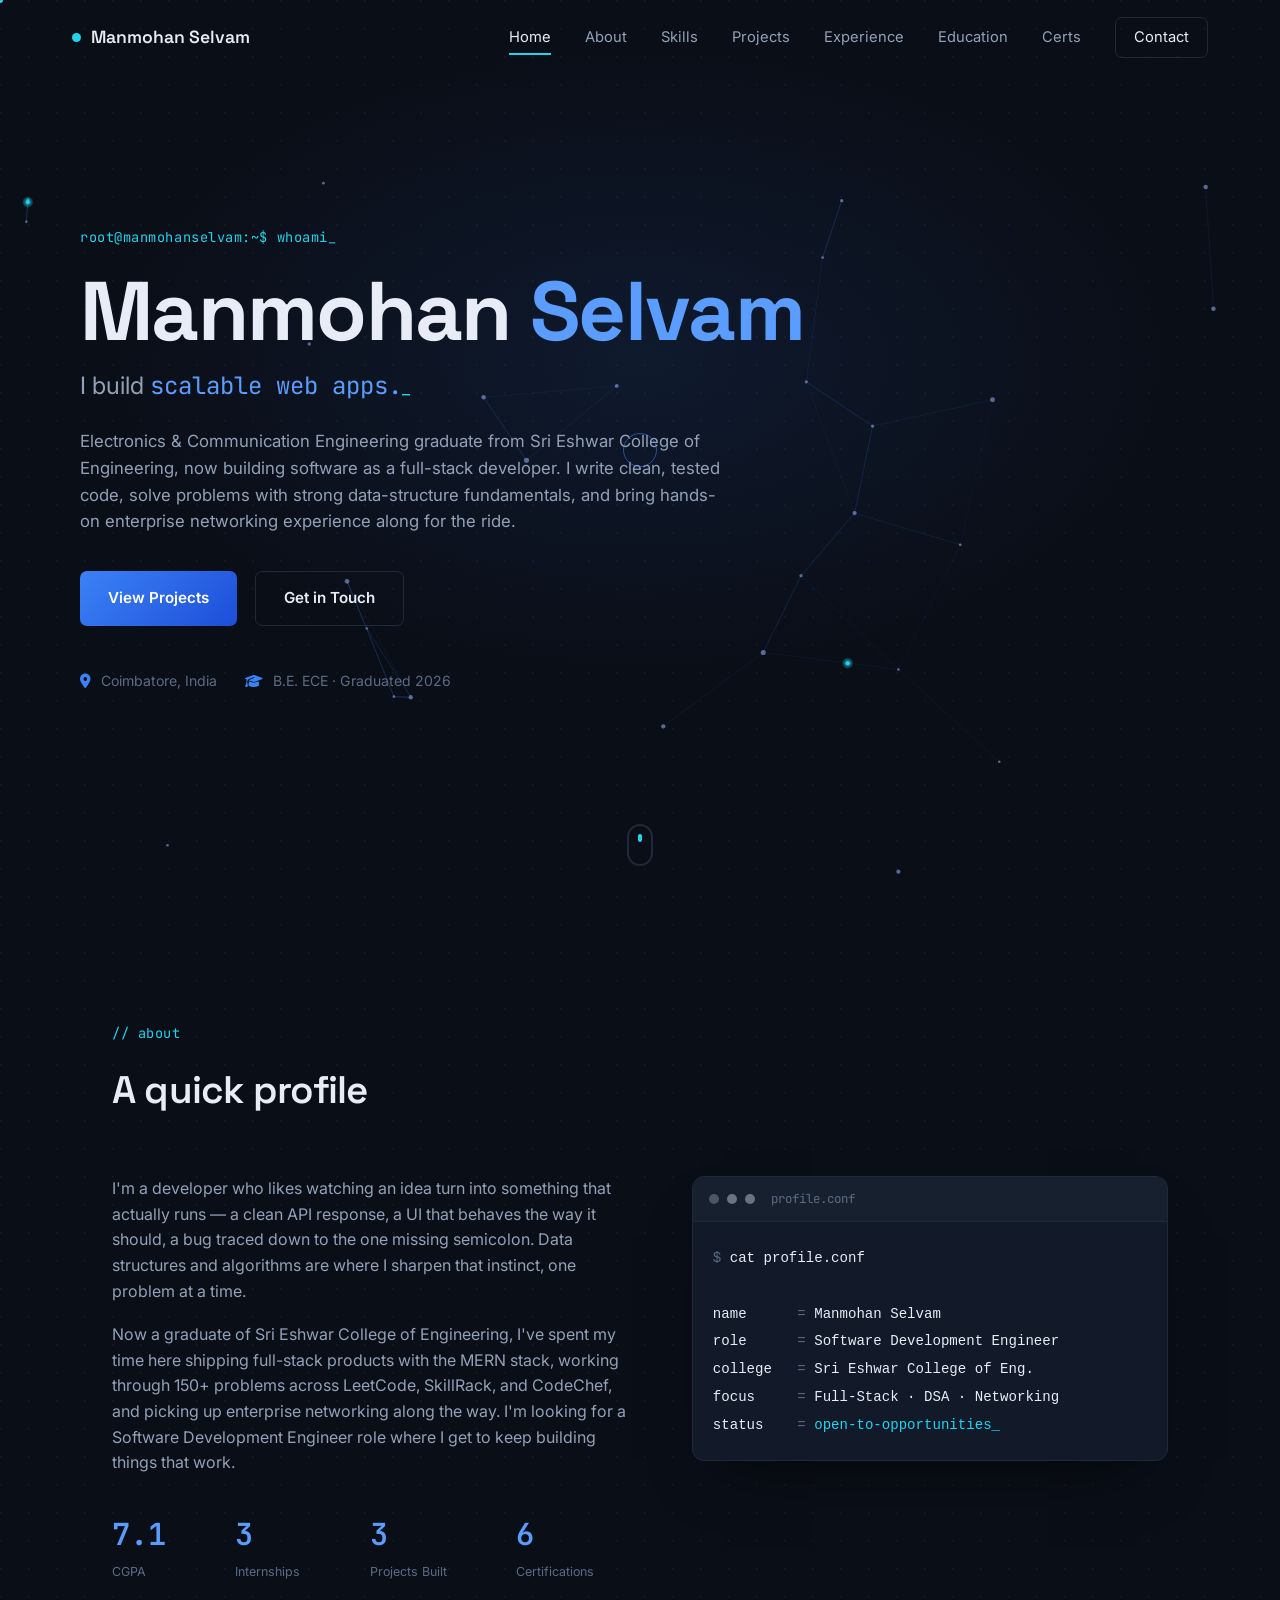
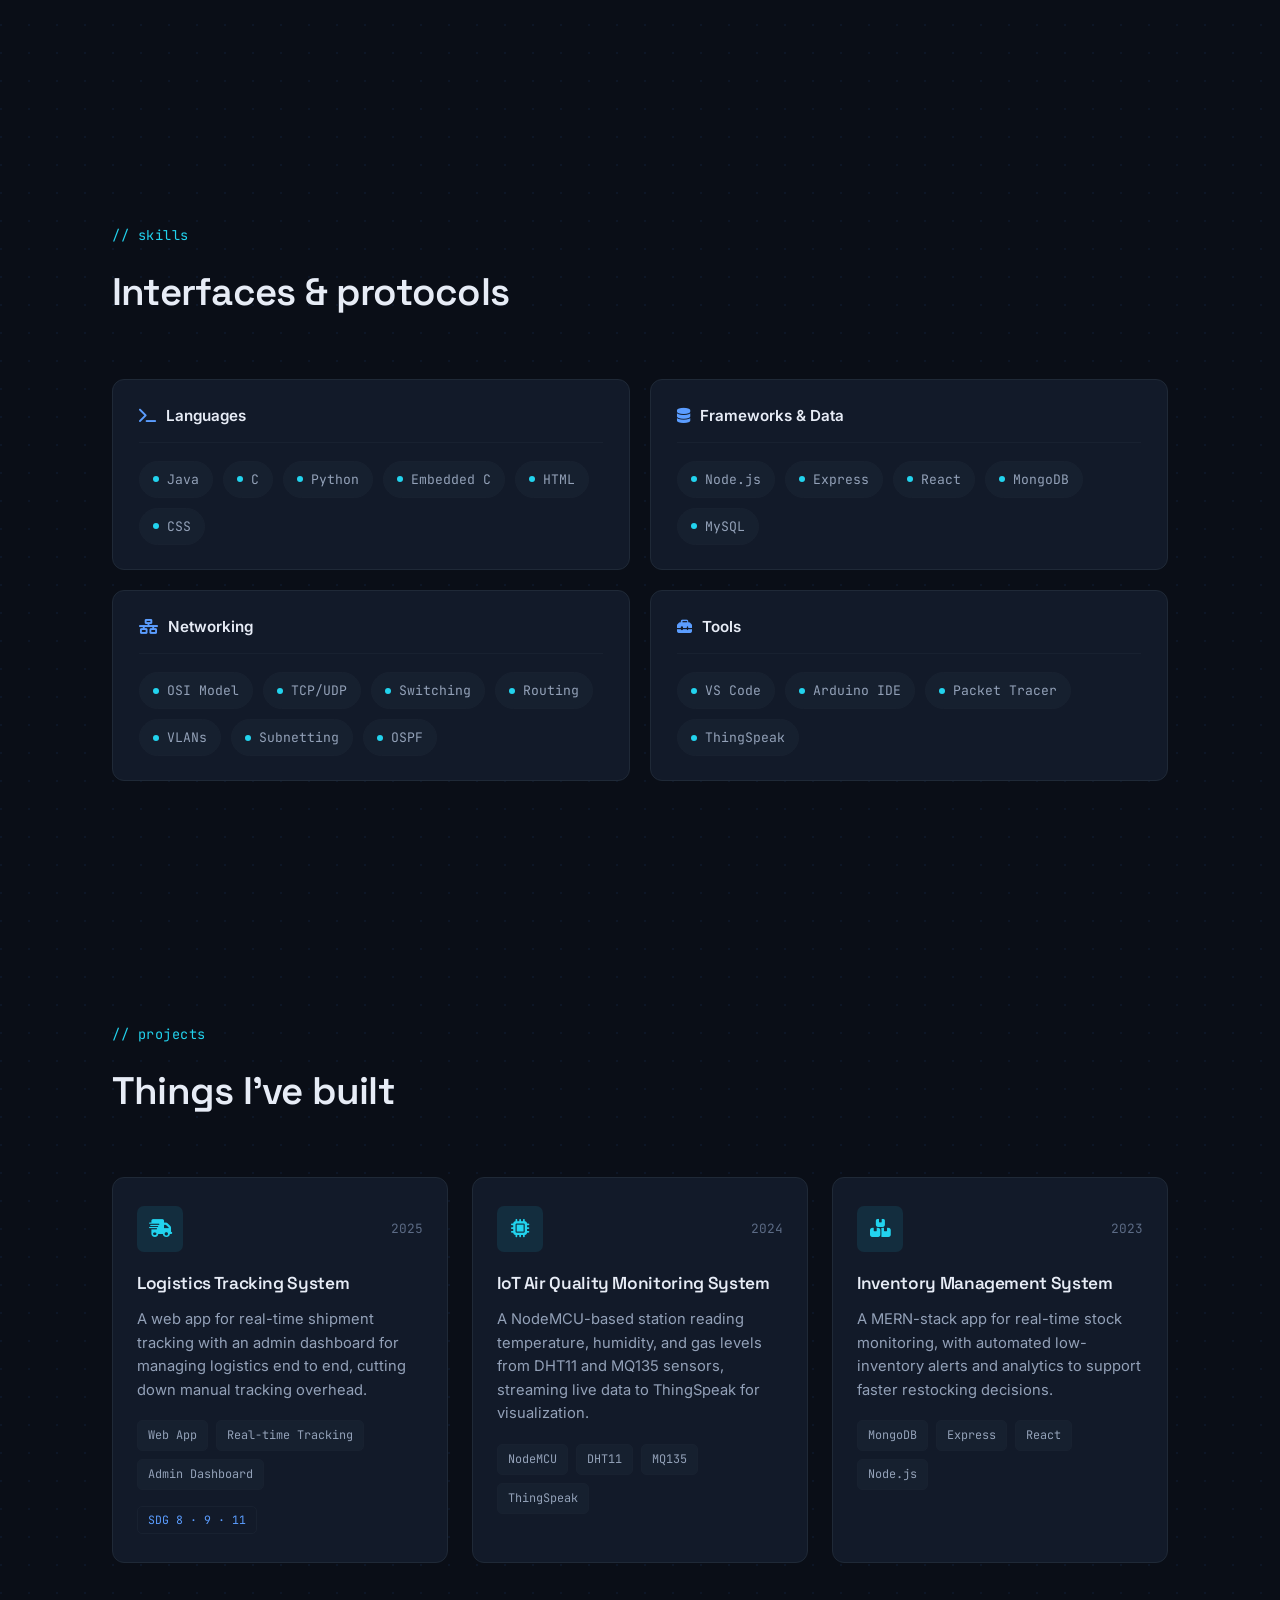
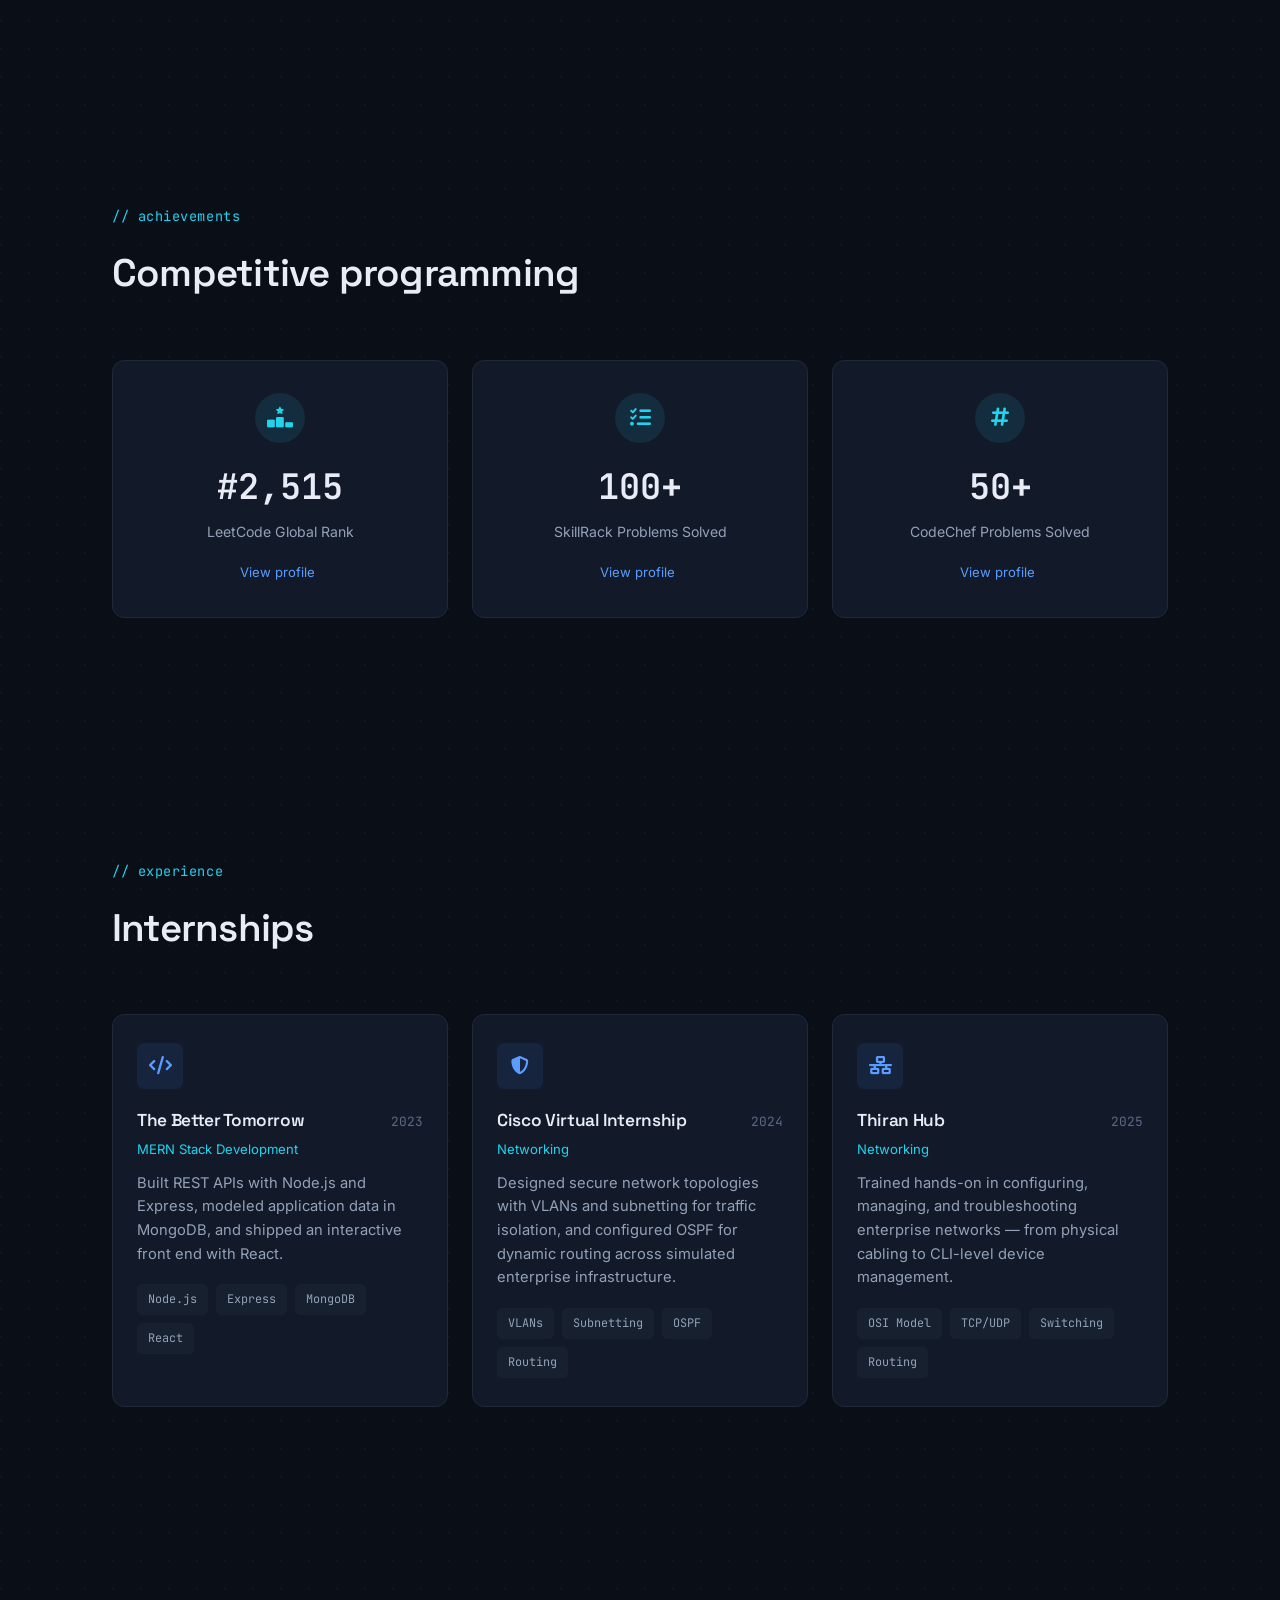
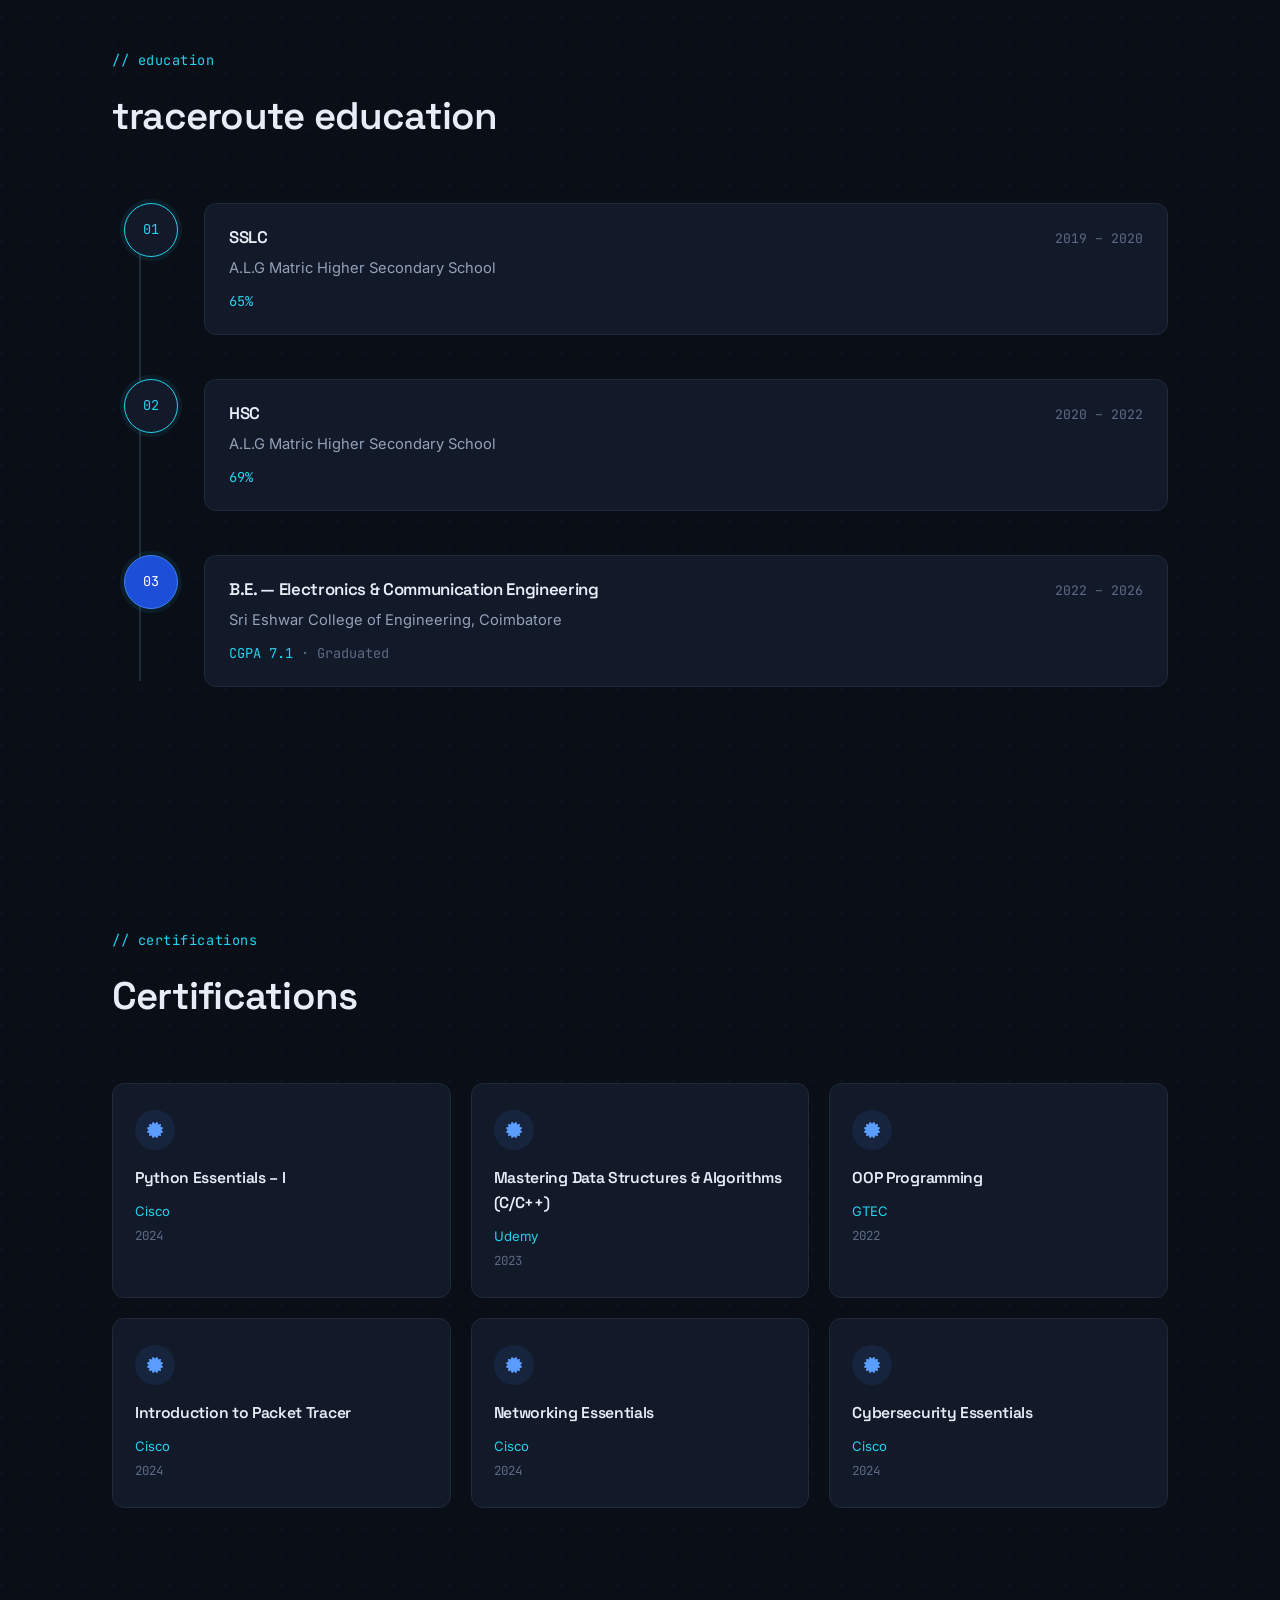
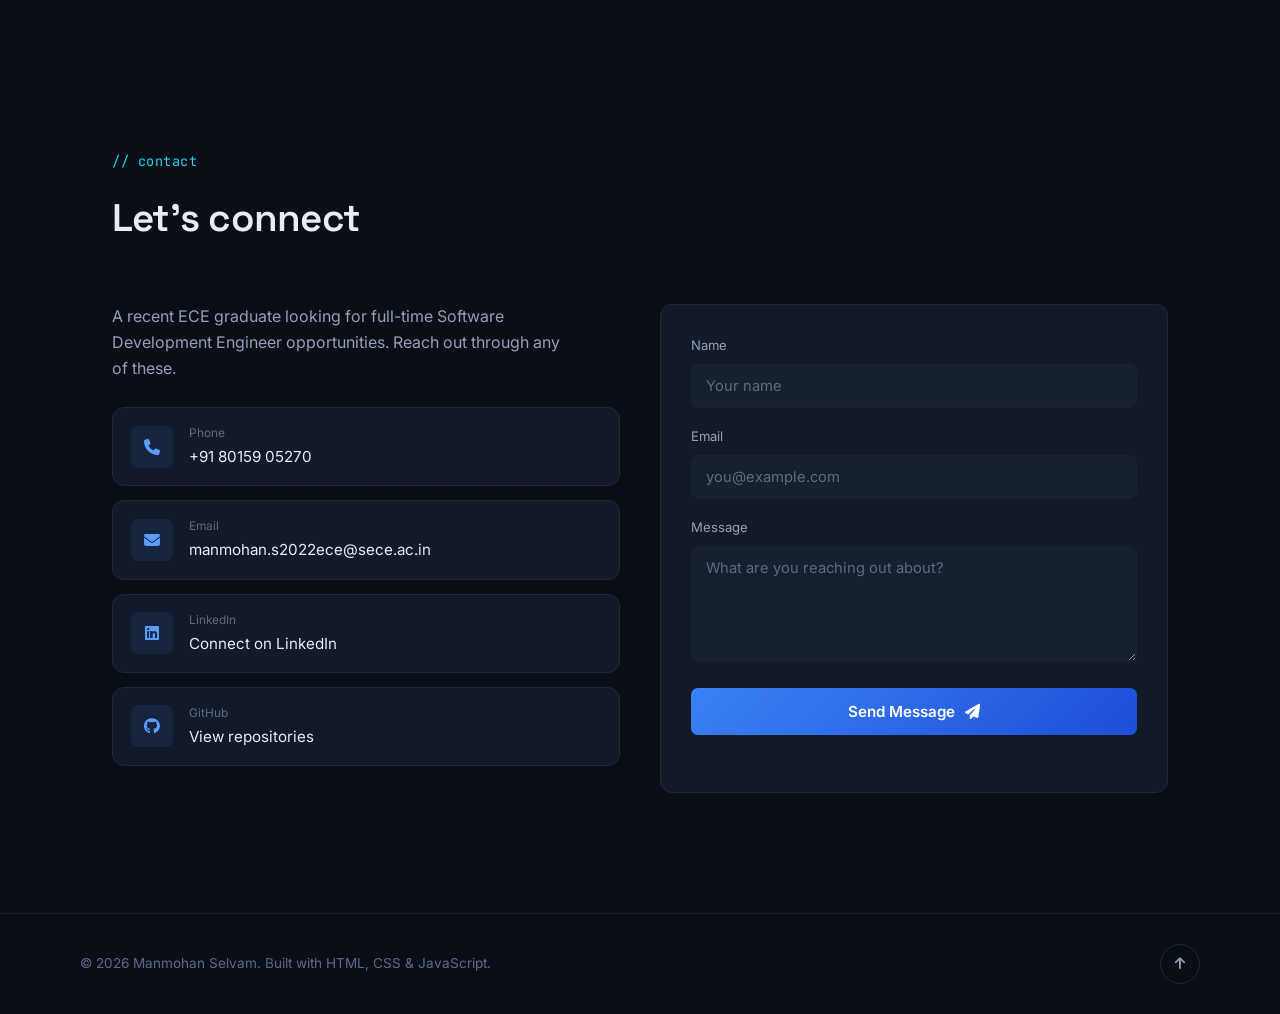
==== index.html @ 51eba1ce "new flie upload" ====
<!DOCTYPE html>
<html lang="en">
<head>
<meta charset="UTF-8" />
<meta name="viewport" content="width=device-width, initial-scale=1.0" />
<title>Manmohan Selvam — Software Development Engineer</title>
<meta name="description" content="Manmohan Selvam — Software Development Engineer with full-stack (MERN) experience, strong DSA fundamentals, and hands-on enterprise networking background." />
<link rel="icon" href="data:image/svg+xml,%3Csvg xmlns='http://www.w3.org/2000/svg' viewBox='0 0 32 32'%3E%3Crect width='32' height='32' rx='7' fill='%230a0e17'/%3E%3Ccircle cx='9' cy='23' r='3' fill='%2322d3ee'/%3E%3Ccircle cx='23' cy='9' r='3' fill='%233b82f6'/%3E%3Ccircle cx='23' cy='23' r='3' fill='%233b82f6'/%3E%3Cpath d='M9 23L23 9M9 23L23 23' stroke='%23334155' stroke-width='1.5'/%3E%3C/svg%3E" />
<link rel="preconnect" href="https://fonts.googleapis.com">
<link rel="preconnect" href="https://fonts.gstatic.com" crossorigin>
<link href="https://fonts.googleapis.com/css2?family=Space+Grotesk:wght@500;600;700&family=Inter:wght@400;500;600&family=JetBrains+Mono:wght@400;500;600&display=swap" rel="stylesheet">
<link rel="stylesheet" href="https://cdnjs.cloudflare.com/ajax/libs/font-awesome/6.5.1/css/all.min.css" integrity="sha512-DTOQO9RWCH3ppGqcWaEA1BIZOC6xxalwEsw9c2QQeAIftl+Vegovlnee1c9QX4TctnWMn13TZye+giMm8e2LwA==" crossorigin="anonymous" referrerpolicy="no-referrer" />
<link rel="stylesheet" href="style.css" />
</head>
<body>

<header class="navbar" id="navbar">
  <div class="nav-container">
    <a href="#home" class="nav-logo"><span class="logo-dot"></span>Manmohan Selvam</a>
    <nav class="nav-links" id="nav-links">
      <a href="#home" class="nav-link">Home</a>
      <a href="#about" class="nav-link">About</a>
      <a href="#skills" class="nav-link">Skills</a>
      <a href="#projects" class="nav-link">Projects</a>
      <a href="#experience" class="nav-link">Experience</a>
      <a href="#education" class="nav-link">Education</a>
      <a href="#certifications" class="nav-link">Certs</a>
      <a href="#contact" class="nav-link nav-cta">Contact</a>
    </nav>
    <button class="hamburger" id="hamburger" aria-label="Toggle navigation menu" aria-expanded="false">
      <span></span><span></span><span></span>
    </button>
  </div>
</header>

<main>

  <!-- HERO -->
  <section id="home" class="hero">
    <canvas id="hero-canvas"></canvas>
    <div class="hero-content">
      <p class="eyebrow mono"><span id="typed-whoami"></span><span class="cursor">_</span></p>
      <h1 class="hero-name">Manmohan <span class="accent">Selvam</span></h1>
      <p class="hero-role">I build <span class="role-typed mono" id="typed-role"></span><span class="cursor cursor-role">_</span></p>
      <p class="hero-desc">Electronics &amp; Communication Engineering graduate from Sri Eshwar College of Engineering, now building software as a full-stack developer. I write clean, tested code, solve problems with strong data-structure fundamentals, and bring hands-on enterprise networking experience along for the ride.</p>
      <div class="hero-cta">
        <a href="#projects" class="btn btn-primary" data-cursor="View">View Projects</a>
        <a href="#contact" class="btn btn-outline" data-cursor="Hi">Get in Touch</a>
      </div>
      <div class="hero-meta">
        <span><i class="fa-solid fa-location-dot"></i> Coimbatore, India</span>
        <span><i class="fa-solid fa-graduation-cap"></i> B.E. ECE · Graduated 2026</span>
      </div>
    </div>
    <a href="#about" class="scroll-cue" aria-label="Scroll to About section"><span></span></a>
  </section>

  <!-- ABOUT -->
  <section id="about" class="section about">
    <div class="section-head reveal">
      <p class="eyebrow mono">// about</p>
      <h2 class="section-title">A quick profile</h2>
    </div>
    <div class="about-grid">
      <div class="about-text reveal">
        <p>I'm a developer who likes watching an idea turn into something that actually runs — a clean API response, a UI that behaves the way it should, a bug traced down to the one missing semicolon. Data structures and algorithms are where I sharpen that instinct, one problem at a time.</p>
        <p>Now a graduate of Sri Eshwar College of Engineering, I've spent my time here shipping full-stack products with the MERN stack, working through 150+ problems across LeetCode, SkillRack, and CodeChef, and picking up enterprise networking along the way. I'm looking for a Software Development Engineer role where I get to keep building things that work.</p>
        <div class="about-stats">
          <div class="stat">
            <span class="stat-num mono" data-count="7.1" data-decimal="true">0</span>
            <span class="stat-label">CGPA</span>
          </div>
          <div class="stat">
            <span class="stat-num mono" data-count="3">0</span>
            <span class="stat-label">Internships</span>
          </div>
          <div class="stat">
            <span class="stat-num mono" data-count="3">0</span>
            <span class="stat-label">Projects Built</span>
          </div>
          <div class="stat">
            <span class="stat-num mono" data-count="6">0</span>
            <span class="stat-label">Certifications</span>
          </div>
        </div>
      </div>
      <div class="about-terminal reveal">
        <div class="terminal-window">
          <div class="terminal-bar">
            <span class="dot dot-r"></span><span class="dot dot-y"></span><span class="dot dot-g"></span>
            <p class="terminal-title mono">profile.conf</p>
          </div>
          <pre class="terminal-body mono"><code><span class="tc-muted">$</span> cat profile.conf

name      <span class="tc-muted">=</span> Manmohan Selvam
role      <span class="tc-muted">=</span> Software Development Engineer
college   <span class="tc-muted">=</span> Sri Eshwar College of Eng.
focus     <span class="tc-muted">=</span> Full-Stack · DSA · Networking
status    <span class="tc-muted">=</span> <span class="tc-cyan">open-to-opportunities</span><span class="term-cursor">_</span></code></pre>
        </div>
      </div>
    </div>
  </section>

  <!-- SKILLS -->
  <section id="skills" class="section skills">
    <div class="section-head reveal">
      <p class="eyebrow mono">// skills</p>
      <h2 class="section-title">Interfaces &amp; protocols</h2>
    </div>
    <div class="skills-groups">
      <div class="skill-group reveal">
        <div class="skill-group-header"><i class="fa-solid fa-terminal"></i><span>Languages</span></div>
        <div class="skill-chip-list">
          <span class="skill-chip"><i class="chip-dot"></i>Java</span>
          <span class="skill-chip"><i class="chip-dot"></i>C</span>
          <span class="skill-chip"><i class="chip-dot"></i>Python</span>
          <span class="skill-chip"><i class="chip-dot"></i>Embedded C</span>
          <span class="skill-chip"><i class="chip-dot"></i>HTML</span>
          <span class="skill-chip"><i class="chip-dot"></i>CSS</span>
        </div>
      </div>
      <div class="skill-group reveal">
        <div class="skill-group-header"><i class="fa-solid fa-database"></i><span>Frameworks &amp; Data</span></div>
        <div class="skill-chip-list">
          <span class="skill-chip"><i class="chip-dot"></i>Node.js</span>
          <span class="skill-chip"><i class="chip-dot"></i>Express</span>
          <span class="skill-chip"><i class="chip-dot"></i>React</span>
          <span class="skill-chip"><i class="chip-dot"></i>MongoDB</span>
          <span class="skill-chip"><i class="chip-dot"></i>MySQL</span>
        </div>
      </div>
      <div class="skill-group reveal">
        <div class="skill-group-header"><i class="fa-solid fa-network-wired"></i><span>Networking</span></div>
        <div class="skill-chip-list">
          <span class="skill-chip"><i class="chip-dot"></i>OSI Model</span>
          <span class="skill-chip"><i class="chip-dot"></i>TCP/UDP</span>
          <span class="skill-chip"><i class="chip-dot"></i>Switching</span>
          <span class="skill-chip"><i class="chip-dot"></i>Routing</span>
          <span class="skill-chip"><i class="chip-dot"></i>VLANs</span>
          <span class="skill-chip"><i class="chip-dot"></i>Subnetting</span>
          <span class="skill-chip"><i class="chip-dot"></i>OSPF</span>
        </div>
      </div>
      <div class="skill-group reveal">
        <div class="skill-group-header"><i class="fa-solid fa-toolbox"></i><span>Tools</span></div>
        <div class="skill-chip-list">
          <span class="skill-chip"><i class="chip-dot"></i>VS Code</span>
          <span class="skill-chip"><i class="chip-dot"></i>Arduino IDE</span>
          <span class="skill-chip"><i class="chip-dot"></i>Packet Tracer</span>
          <span class="skill-chip"><i class="chip-dot"></i>ThingSpeak</span>
        </div>
      </div>
    </div>
  </section>

  <!-- PROJECTS -->
  <section id="projects" class="section projects">
    <div class="section-head reveal">
      <p class="eyebrow mono">// projects</p>
      <h2 class="section-title">Things I've built</h2>
    </div>
    <div class="project-grid">
      <article class="project-card reveal" data-cursor="View">
        <div class="project-top">
          <div class="project-icon"><i class="fa-solid fa-truck-fast"></i></div>
          <span class="project-year mono">2025</span>
        </div>
        <h3 class="project-title">Logistics Tracking System</h3>
        <p class="project-desc">A web app for real-time shipment tracking with an admin dashboard for managing logistics end to end, cutting down manual tracking overhead.</p>
        <div class="tag-list">
          <span class="tag">Web App</span><span class="tag">Real-time Tracking</span><span class="tag">Admin Dashboard</span>
        </div>
        <span class="project-badge mono">SDG 8 · 9 · 11</span>
      </article>
      <article class="project-card reveal" data-cursor="View">
        <div class="project-top">
          <div class="project-icon"><i class="fa-solid fa-microchip"></i></div>
          <span class="project-year mono">2024</span>
        </div>
        <h3 class="project-title">IoT Air Quality Monitoring System</h3>
        <p class="project-desc">A NodeMCU-based station reading temperature, humidity, and gas levels from DHT11 and MQ135 sensors, streaming live data to ThingSpeak for visualization.</p>
        <div class="tag-list">
          <span class="tag">NodeMCU</span><span class="tag">DHT11</span><span class="tag">MQ135</span><span class="tag">ThingSpeak</span>
        </div>
      </article>
      <article class="project-card reveal" data-cursor="View">
        <div class="project-top">
          <div class="project-icon"><i class="fa-solid fa-boxes-stacked"></i></div>
          <span class="project-year mono">2023</span>
        </div>
        <h3 class="project-title">Inventory Management System</h3>
        <p class="project-desc">A MERN-stack app for real-time stock monitoring, with automated low-inventory alerts and analytics to support faster restocking decisions.</p>
        <div class="tag-list">
          <span class="tag">MongoDB</span><span class="tag">Express</span><span class="tag">React</span><span class="tag">Node.js</span>
        </div>
      </article>
    </div>
  </section>

  <!-- ACHIEVEMENTS -->
  <section id="achievements" class="section achievements">
    <div class="section-head reveal">
      <p class="eyebrow mono">// achievements</p>
      <h2 class="section-title">Competitive programming</h2>
    </div>
    <div class="achieve-grid">
      <div class="achieve-card reveal">
        <div class="achieve-icon"><i class="fa-solid fa-ranking-star"></i></div>
        <span class="achieve-num mono" data-count="2523" data-prefix="#">0</span>
        <span class="achieve-label">LeetCode Global Rank</span>
        <a href="#" class="achieve-link" data-cursor="Open">View profile <i class="fa-solid fa-arrow-up-right"></i></a>
      </div>
      <div class="achieve-card reveal">
        <div class="achieve-icon"><i class="fa-solid fa-list-check"></i></div>
        <span class="achieve-num mono" data-count="100" data-suffix="+">0</span>
        <span class="achieve-label">SkillRack Problems Solved</span>
        <a href="#" class="achieve-link" data-cursor="Open">View profile <i class="fa-solid fa-arrow-up-right"></i></a>
      </div>
      <div class="achieve-card reveal">
        <div class="achieve-icon"><i class="fa-solid fa-hashtag"></i></div>
        <span class="achieve-num mono" data-count="50" data-suffix="+">0</span>
        <span class="achieve-label">CodeChef Problems Solved</span>
        <a href="#" class="achieve-link" data-cursor="Open">View profile <i class="fa-solid fa-arrow-up-right"></i></a>
      </div>
    </div>
  </section>

  <!-- EXPERIENCE -->
  <section id="experience" class="section experience">
    <div class="section-head reveal">
      <p class="eyebrow mono">// experience</p>
      <h2 class="section-title">Internships</h2>
    </div>
    <div class="exp-grid">
      <article class="exp-card reveal">
        <div class="exp-icon"><i class="fa-solid fa-code"></i></div>
        <div class="exp-header">
          <h3 class="exp-title">The Better Tomorrow</h3>
          <span class="exp-year mono">2023</span>
        </div>
        <span class="exp-org">MERN Stack Development</span>
        <p class="exp-desc">Built REST APIs with Node.js and Express, modeled application data in MongoDB, and shipped an interactive front end with React.</p>
        <div class="tag-list">
          <span class="tag">Node.js</span><span class="tag">Express</span><span class="tag">MongoDB</span><span class="tag">React</span>
        </div>
      </article>
      <article class="exp-card reveal">
        <div class="exp-icon"><i class="fa-solid fa-shield-halved"></i></div>
        <div class="exp-header">
          <h3 class="exp-title">Cisco Virtual Internship</h3>
          <span class="exp-year mono">2024</span>
        </div>
        <span class="exp-org">Networking</span>
        <p class="exp-desc">Designed secure network topologies with VLANs and subnetting for traffic isolation, and configured OSPF for dynamic routing across simulated enterprise infrastructure.</p>
        <div class="tag-list">
          <span class="tag">VLANs</span><span class="tag">Subnetting</span><span class="tag">OSPF</span><span class="tag">Routing</span>
        </div>
      </article>
      <article class="exp-card reveal">
        <div class="exp-icon"><i class="fa-solid fa-network-wired"></i></div>
        <div class="exp-header">
          <h3 class="exp-title">Thiran Hub</h3>
          <span class="exp-year mono">2025</span>
        </div>
        <span class="exp-org">Networking</span>
        <p class="exp-desc">Trained hands-on in configuring, managing, and troubleshooting enterprise networks — from physical cabling to CLI-level device management.</p>
        <div class="tag-list">
          <span class="tag">OSI Model</span><span class="tag">TCP/UDP</span><span class="tag">Switching</span><span class="tag">Routing</span>
        </div>
      </article>
    </div>
  </section>

  <!-- EDUCATION -->
  <section id="education" class="section education">
    <div class="section-head reveal">
      <p class="eyebrow mono">// education</p>
      <h2 class="section-title">traceroute education</h2>
    </div>
    <div class="trace-timeline">
      <div class="trace-hop reveal" data-hop="1">
        <div class="hop-marker mono">01</div>
        <div class="hop-content">
          <div class="hop-top">
            <h3 class="hop-title">SSLC</h3>
            <span class="hop-year mono">2019 – 2020</span>
          </div>
          <span class="hop-org">A.L.G Matric Higher Secondary School</span>
          <span class="hop-score mono">65%</span>
        </div>
      </div>
      <div class="trace-hop reveal" data-hop="2">
        <div class="hop-marker mono">02</div>
        <div class="hop-content">
          <div class="hop-top">
            <h3 class="hop-title">HSC</h3>
            <span class="hop-year mono">2020 – 2022</span>
          </div>
          <span class="hop-org">A.L.G Matric Higher Secondary School</span>
          <span class="hop-score mono">69%</span>
        </div>
      </div>
      <div class="trace-hop current reveal" data-hop="3">
        <div class="hop-marker mono">03</div>
        <div class="hop-content">
          <div class="hop-top">
            <h3 class="hop-title">B.E. — Electronics &amp; Communication Engineering</h3>
            <span class="hop-year mono">2022 – 2026</span>
          </div>
          <span class="hop-org">Sri Eshwar College of Engineering, Coimbatore</span>
          <span class="hop-score mono">CGPA 7.1 <em>· Graduated</em></span>
        </div>
      </div>
    </div>
  </section>

  <!-- CERTIFICATIONS -->
  <section id="certifications" class="section certifications">
    <div class="section-head reveal">
      <p class="eyebrow mono">// certifications</p>
      <h2 class="section-title">Certifications</h2>
    </div>
    <div class="cert-grid">
      <div class="cert-card reveal">
        <div class="cert-icon"><i class="fa-solid fa-certificate"></i></div>
        <h3 class="cert-name">Python Essentials – I</h3>
        <span class="cert-issuer">Cisco</span>
        <span class="cert-year mono">2024</span>
      </div>
      <div class="cert-card reveal">
        <div class="cert-icon"><i class="fa-solid fa-certificate"></i></div>
        <h3 class="cert-name">Mastering Data Structures &amp; Algorithms (C/C++)</h3>
        <span class="cert-issuer">Udemy</span>
        <span class="cert-year mono">2023</span>
      </div>
      <div class="cert-card reveal">
        <div class="cert-icon"><i class="fa-solid fa-certificate"></i></div>
        <h3 class="cert-name">OOP Programming</h3>
        <span class="cert-issuer">GTEC</span>
        <span class="cert-year mono">2022</span>
      </div>
      <div class="cert-card reveal">
        <div class="cert-icon"><i class="fa-solid fa-certificate"></i></div>
        <h3 class="cert-name">Introduction to Packet Tracer</h3>
        <span class="cert-issuer">Cisco</span>
        <span class="cert-year mono">2024</span>
      </div>
      <div class="cert-card reveal">
        <div class="cert-icon"><i class="fa-solid fa-certificate"></i></div>
        <h3 class="cert-name">Networking Essentials</h3>
        <span class="cert-issuer">Cisco</span>
        <span class="cert-year mono">2024</span>
      </div>
      <div class="cert-card reveal">
        <div class="cert-icon"><i class="fa-solid fa-certificate"></i></div>
        <h3 class="cert-name">Cybersecurity Essentials</h3>
        <span class="cert-issuer">Cisco</span>
        <span class="cert-year mono">2024</span>
      </div>
    </div>
  </section>

  <!-- CONTACT -->
  <section id="contact" class="section contact">
    <div class="section-head reveal">
      <p class="eyebrow mono">// contact</p>
      <h2 class="section-title">Let's connect</h2>
    </div>
    <div class="contact-grid">
      <div class="contact-info reveal">
        <p class="contact-lede">A recent ECE graduate looking for full-time Software Development Engineer opportunities. Reach out through any of these.</p>
        <a href="tel:+918015905270" class="contact-card" data-cursor="Call">
          <div class="contact-icon"><i class="fa-solid fa-phone"></i></div>
          <div><span class="contact-label">Phone</span><span class="contact-value">+91 80159 05270</span></div>
        </a>
        <a href="mailto:manmohan.s2022ece@sece.ac.in" class="contact-card" data-cursor="Email">
          <div class="contact-icon"><i class="fa-solid fa-envelope"></i></div>
          <div><span class="contact-label">Email</span><span class="contact-value">manmohan.s2022ece@sece.ac.in</span></div>
        </a>
        <a href="#" class="contact-card" data-cursor="Connect">
          <div class="contact-icon"><i class="fa-brands fa-linkedin"></i></div>
          <div><span class="contact-label">LinkedIn</span><span class="contact-value">Connect on LinkedIn</span></div>
        </a>
        <a href="#" class="contact-card" data-cursor="Code">
          <div class="contact-icon"><i class="fa-brands fa-github"></i></div>
          <div><span class="contact-label">GitHub</span><span class="contact-value">View repositories</span></div>
        </a>
      </div>
      <form class="contact-form reveal" id="contact-form">
        <div class="form-group">
          <label for="name">Name</label>
          <input type="text" id="name" name="name" placeholder="Your name" required />
        </div>
        <div class="form-group">
          <label for="email">Email</label>
          <input type="email" id="email" name="email" placeholder="you@example.com" required />
        </div>
        <div class="form-group">
          <label for="message">Message</label>
          <textarea id="message" name="message" rows="5" placeholder="What are you reaching out about?" required></textarea>
        </div>
        <button type="submit" class="btn btn-primary btn-full" data-cursor="Send">
          <span>Send Message</span> <i class="fa-solid fa-paper-plane"></i>
        </button>
        <p class="form-note mono" id="form-note"></p>
      </form>
    </div>
  </section>

</main>

<footer class="footer">
  <div class="footer-content">
    <p>© <span id="year"></span> Manmohan Selvam. Built with HTML, CSS &amp; JavaScript.</p>
    <button id="back-to-top" aria-label="Back to top" data-cursor="Top"><i class="fa-solid fa-arrow-up"></i></button>
  </div>
</footer>

<script src="script.js"></script>
</body>
</html>
---- style.css ----
/* ============================================
   TOKENS
============================================ */
:root {
  --bg: #0a0e17;
  --bg-alt: #0d1420;
  --surface: #121a29;
  --surface-2: #16202f;
  --border: #1f2937;
  --border-soft: #182130;

  --blue: #3b82f6;
  --blue-bright: #5b9dff;
  --blue-dim: #1d4ed8;
  --cyan: #22d3ee;

  --text: #e7ecf6;
  --text-muted: #93a1b8;
  --text-faint: #5c6b85;

  --radius: 12px;
  --radius-sm: 7px;
  --ease: cubic-bezier(.22, .61, .36, 1);
  --dur: .5s;

  --font-display: 'Space Grotesk', sans-serif;
  --font-body: 'Inter', sans-serif;
  --font-mono: 'JetBrains Mono', monospace;

  --nav-h: 76px;
}

/* ============================================
   RESET & BASE
============================================ */
* { margin: 0; padding: 0; box-sizing: border-box; }

html {
  scroll-behavior: smooth;
}

body {
  background: var(--bg);
  color: var(--text);
  font-family: var(--font-body);
  line-height: 1.6;
  overflow-x: hidden;
  background-image:
    radial-gradient(circle at 1px 1px, rgba(59,130,246,.07) 1px, transparent 1px);
  background-size: 28px 28px;
}

img { max-width: 100%; display: block; }
a { color: inherit; text-decoration: none; }
ul { list-style: none; }
button { font-family: inherit; cursor: pointer; border: none; background: none; color: inherit; }
input, textarea { font-family: inherit; }

::selection { background: var(--blue-dim); color: #fff; }

::-webkit-scrollbar { width: 10px; }
::-webkit-scrollbar-track { background: var(--bg); }
::-webkit-scrollbar-thumb { background: var(--border); border-radius: 10px; }
::-webkit-scrollbar-thumb:hover { background: var(--blue-dim); }

:focus-visible {
  outline: 2px solid var(--cyan);
  outline-offset: 3px;
  border-radius: 4px;
}

.mono { font-family: var(--font-mono); }

.accent { color: var(--blue-bright); }

h1, h2, h3 { font-family: var(--font-display); letter-spacing: -0.02em; }

/* ============================================
   UTILITIES
============================================ */
.section {
  max-width: 1120px;
  margin: 0 auto;
  padding: 120px 32px;
  scroll-margin-top: var(--nav-h);
}

.section:nth-of-type(even) { }

.section-head { margin-bottom: 56px; }

.eyebrow {
  color: var(--cyan);
  font-size: .85rem;
  letter-spacing: .04em;
  margin-bottom: 14px;
  display: inline-block;
}

.section-title {
  font-size: clamp(1.7rem, 3.2vw, 2.4rem);
  font-weight: 600;
  color: var(--text);
}

.btn {
  display: inline-flex;
  align-items: center;
  gap: 10px;
  padding: 14px 28px;
  border-radius: var(--radius-sm);
  font-weight: 600;
  font-size: .95rem;
  transition: transform .35s var(--ease), box-shadow .35s var(--ease), background .35s var(--ease), border-color .35s var(--ease);
}

.btn-primary {
  background: linear-gradient(135deg, var(--blue), var(--blue-dim));
  color: #fff;
  box-shadow: 0 0 0 0 rgba(59,130,246,.5);
}
.btn-primary:hover {
  transform: translateY(-3px);
  box-shadow: 0 12px 30px -8px rgba(59,130,246,.55);
}

.btn-outline {
  border: 1px solid var(--border);
  color: var(--text);
}
.btn-outline:hover {
  border-color: var(--blue);
  color: var(--blue-bright);
  transform: translateY(-3px);
}

.btn-full { width: 100%; justify-content: center; }

/* reveal-on-scroll */
.reveal {
  opacity: 0;
  transform: translateY(28px);
  transition: opacity .8s var(--ease), transform .8s var(--ease);
}
.reveal.in-view {
  opacity: 1;
  transform: translateY(0);
}

/* stagger children within a grid when parent gets in-view class applied to items directly, handled via transition-delay in JS inline style */

/* ============================================
   NAVBAR
============================================ */
.navbar {
  position: fixed;
  top: 0; left: 0; right: 0;
  z-index: 1000;
  height: var(--nav-h);
  display: flex;
  align-items: center;
  background: transparent;
  border-bottom: 1px solid transparent;
  transition: background .4s var(--ease), border-color .4s var(--ease), height .4s var(--ease);
}

.navbar.scrolled {
  background: rgba(10, 14, 23, .82);
  backdrop-filter: blur(10px);
  border-bottom: 1px solid var(--border-soft);
  height: 64px;
}

.nav-container {
  width: 100%;
  max-width: 1200px;
  margin: 0 auto;
  padding: 0 32px;
  display: flex;
  align-items: center;
  justify-content: space-between;
}

.nav-logo {
  font-family: var(--font-display);
  font-weight: 600;
  font-size: 1.1rem;
  display: flex;
  align-items: center;
  gap: 10px;
}

.logo-dot {
  width: 9px; height: 9px;
  border-radius: 50%;
  background: var(--cyan);
  box-shadow: 0 0 0 0 rgba(34,211,238,.7);
  animation: pulse-dot 2.4s infinite;
}

@keyframes pulse-dot {
  0%   { box-shadow: 0 0 0 0 rgba(34,211,238,.55); }
  70%  { box-shadow: 0 0 0 8px rgba(34,211,238,0); }
  100% { box-shadow: 0 0 0 0 rgba(34,211,238,0); }
}

.nav-links {
  display: flex;
  align-items: center;
  gap: 34px;
}

.nav-link {
  position: relative;
  font-size: .92rem;
  color: var(--text-muted);
  transition: color .3s var(--ease);
  padding: 6px 0;
}

.nav-link::after {
  content: '';
  position: absolute;
  left: 0; bottom: 0;
  width: 0; height: 2px;
  background: var(--cyan);
  transition: width .3s var(--ease);
}

.nav-link:hover, .nav-link.active { color: var(--text); }
.nav-link:hover::after, .nav-link.active::after { width: 100%; }

.nav-cta {
  border: 1px solid var(--border);
  padding: 8px 18px;
  border-radius: var(--radius-sm);
  color: var(--text) !important;
}
.nav-cta::after { display: none; }
.nav-cta:hover { border-color: var(--blue); background: rgba(59,130,246,.08); }

.hamburger {
  display: none;
  flex-direction: column;
  gap: 5px;
  width: 26px;
  z-index: 1100;
}
.hamburger span {
  height: 2px;
  width: 100%;
  background: var(--text);
  border-radius: 2px;
  transition: transform .35s var(--ease), opacity .25s var(--ease);
}
.hamburger.open span:nth-child(1) { transform: translateY(7px) rotate(45deg); }
.hamburger.open span:nth-child(2) { opacity: 0; }
.hamburger.open span:nth-child(3) { transform: translateY(-7px) rotate(-45deg); }

/* ============================================
   HERO
============================================ */
.hero {
  position: relative;
  min-height: 100vh;
  display: flex;
  align-items: center;
  padding: var(--nav-h) 32px 60px;
  overflow: hidden;
}

#hero-canvas {
  position: absolute;
  inset: 0;
  width: 100%;
  height: 100%;
  z-index: 0;
}

.hero::before {
  content: '';
  position: absolute;
  inset: 0;
  background: radial-gradient(ellipse 60% 50% at 50% 40%, rgba(59,130,246,.10), transparent 70%);
  z-index: 0;
  pointer-events: none;
}

.hero-content {
  position: relative;
  z-index: 1;
  max-width: 1120px;
  margin: 0 auto;
  width: 100%;
}

.cursor {
  display: inline-block;
  color: var(--cyan);
  animation: blink 1s step-end infinite;
}
@keyframes blink { 50% { opacity: 0; } }

.hero-name {
  font-size: clamp(2.6rem, 8vw, 5.2rem);
  font-weight: 700;
  line-height: 1.02;
  margin: 6px 0 14px;
}

.hero-role {
  font-size: clamp(1.1rem, 2.4vw, 1.5rem);
  color: var(--text-muted);
  margin-bottom: 22px;
  min-height: 1.6em;
}

.role-typed { color: var(--blue-bright); }
.cursor-role { font-size: 1.1rem; }

.hero-desc {
  max-width: 640px;
  color: var(--text-muted);
  font-size: 1.05rem;
  margin-bottom: 36px;
}

.hero-cta {
  display: flex;
  gap: 18px;
  flex-wrap: wrap;
  margin-bottom: 44px;
}

.hero-meta {
  display: flex;
  gap: 28px;
  flex-wrap: wrap;
  color: var(--text-faint);
  font-size: .88rem;
}
.hero-meta i { color: var(--blue); margin-right: 6px; }

.scroll-cue {
  position: absolute;
  bottom: 34px;
  left: 50%;
  transform: translateX(-50%);
  z-index: 1;
  width: 26px;
  height: 42px;
  border: 2px solid var(--border);
  border-radius: 20px;
  display: flex;
  justify-content: center;
  padding-top: 8px;
}
.scroll-cue span {
  width: 4px; height: 8px;
  background: var(--cyan);
  border-radius: 2px;
  animation: scroll-dot 1.8s infinite;
}
@keyframes scroll-dot {
  0% { transform: translateY(0); opacity: 1; }
  70% { transform: translateY(14px); opacity: 0; }
  100% { opacity: 0; }
}

/* ============================================
   ABOUT
============================================ */
.about-grid {
  display: grid;
  grid-template-columns: 1.1fr 1fr;
  gap: 56px;
  align-items: start;
}

.about-text p {
  color: var(--text-muted);
  margin-bottom: 18px;
  max-width: 52ch;
}

.about-stats {
  display: grid;
  grid-template-columns: repeat(4, auto);
  gap: 28px;
  margin-top: 34px;
}

.stat { display: flex; flex-direction: column; }
.stat-num {
  font-size: 1.9rem;
  font-weight: 600;
  color: var(--blue-bright);
}
.stat-label {
  font-size: .78rem;
  color: var(--text-faint);
  margin-top: 4px;
}

.terminal-window {
  background: var(--surface);
  border: 1px solid var(--border);
  border-radius: var(--radius);
  overflow: hidden;
  box-shadow: 0 30px 60px -30px rgba(0,0,0,.6);
}

.terminal-bar {
  display: flex;
  align-items: center;
  gap: 8px;
  padding: 12px 16px;
  background: var(--surface-2);
  border-bottom: 1px solid var(--border);
}

.dot { width: 10px; height: 10px; border-radius: 50%; }
.dot-r { background: #4b5563; }
.dot-y { background: #6b7280; }
.dot-g { background: #6b7280; }

.terminal-title {
  margin-left: 8px;
  color: var(--text-faint);
  font-size: .78rem;
}

.terminal-body {
  padding: 22px 20px;
  font-size: .88rem;
  line-height: 1.9;
  color: var(--text);
  white-space: pre-wrap;
  overflow-x: auto;
}

.tc-muted { color: var(--text-faint); }
.tc-cyan { color: var(--cyan); }
.term-cursor { color: var(--cyan); animation: blink 1s step-end infinite; }

/* ============================================
   EDUCATION / TRACEROUTE
============================================ */
.trace-timeline {
  position: relative;
  padding-left: 12px;
}

.trace-timeline::before {
  content: '';
  position: absolute;
  left: 27px;
  top: 6px;
  bottom: 6px;
  width: 2px;
  background: linear-gradient(var(--border), var(--border));
}

.trace-hop {
  position: relative;
  display: flex;
  gap: 26px;
  padding-bottom: 44px;
}
.trace-hop:last-child { padding-bottom: 0; }

.hop-marker {
  flex-shrink: 0;
  width: 54px; height: 54px;
  border-radius: 50%;
  background: var(--surface);
  border: 1px solid var(--border);
  display: flex;
  align-items: center;
  justify-content: center;
  font-size: .85rem;
  color: var(--text-muted);
  z-index: 1;
  transition: border-color .5s var(--ease), color .5s var(--ease), box-shadow .5s var(--ease);
}

.trace-hop.in-view .hop-marker {
  border-color: var(--cyan);
  color: var(--cyan);
  box-shadow: 0 0 0 4px rgba(34,211,238,.08);
}

.trace-hop.current .hop-marker {
  background: var(--blue-dim);
  border-color: var(--blue);
  color: #fff;
}

.hop-content {
  background: var(--surface);
  border: 1px solid var(--border);
  border-radius: var(--radius);
  padding: 20px 24px;
  flex: 1;
  transition: border-color .35s var(--ease), transform .35s var(--ease);
}
.hop-content:hover { border-color: var(--blue-dim); transform: translateX(4px); }

.hop-top {
  display: flex;
  justify-content: space-between;
  align-items: baseline;
  flex-wrap: wrap;
  gap: 8px;
  margin-bottom: 6px;
}

.hop-title { font-size: 1.05rem; font-weight: 600; }
.hop-year { color: var(--text-faint); font-size: .82rem; }
.hop-org { display: block; color: var(--text-muted); font-size: .92rem; margin-bottom: 8px; }
.hop-score { color: var(--cyan); font-size: .85rem; }
.hop-score em { color: var(--text-faint); font-style: normal; }

/* ============================================
   EXPERIENCE
============================================ */
.exp-grid {
  display: grid;
  grid-template-columns: repeat(3, 1fr);
  gap: 24px;
  perspective: 1200px;
}

.exp-card {
  position: relative;
  overflow: hidden;
  background: var(--surface);
  border: 1px solid var(--border);
  border-radius: var(--radius);
  padding: 28px 24px;
  transition: transform .4s var(--ease), border-color .4s var(--ease), box-shadow .4s var(--ease);
}
.exp-card:hover {
  transform: translateY(-6px);
  border-color: var(--blue-dim);
  box-shadow: 0 20px 40px -20px rgba(59,130,246,.35);
}
.exp-card::before,
.project-card::before,
.cert-card::before,
.achieve-card::before {
  content: '';
  position: absolute;
  inset: 0;
  background: radial-gradient(circle 200px at var(--mx, 50%) var(--my, 50%), rgba(59,130,246,.16), transparent 70%);
  opacity: 0;
  transition: opacity .4s ease;
  pointer-events: none;
  z-index: 0;
}
.exp-card:hover::before,
.project-card:hover::before,
.cert-card:hover::before,
.achieve-card:hover::before {
  opacity: 1;
}
.exp-card > *, .project-card > *, .cert-card > *, .achieve-card > * {
  position: relative;
  z-index: 1;
}

.exp-icon {
  width: 46px; height: 46px;
  border-radius: var(--radius-sm);
  background: rgba(59,130,246,.1);
  color: var(--blue-bright);
  display: flex; align-items: center; justify-content: center;
  font-size: 1.15rem;
  margin-bottom: 18px;
}

.exp-header {
  display: flex;
  justify-content: space-between;
  align-items: baseline;
  gap: 8px;
}

.exp-title { font-size: 1.08rem; font-weight: 600; }
.exp-year { color: var(--text-faint); font-size: .8rem; }
.exp-org { display: block; color: var(--cyan); font-size: .82rem; margin: 4px 0 12px; }
.exp-desc { color: var(--text-muted); font-size: .92rem; margin-bottom: 18px; }

.tag-list { display: flex; flex-wrap: wrap; gap: 8px; }
.tag {
  font-family: var(--font-mono);
  font-size: .74rem;
  padding: 5px 10px;
  border-radius: 5px;
  background: var(--surface-2);
  color: var(--text-muted);
  border: 1px solid var(--border-soft);
}

/* ============================================
   PROJECTS
============================================ */
.project-grid {
  display: grid;
  grid-template-columns: repeat(3, 1fr);
  gap: 24px;
  perspective: 1200px;
}

.project-card {
  background: var(--surface);
  border: 1px solid var(--border);
  border-radius: var(--radius);
  padding: 28px 24px;
  position: relative;
  overflow: hidden;
  transition: transform .4s var(--ease), border-color .4s var(--ease), box-shadow .4s var(--ease);
}
.project-card:hover {
  transform: translateY(-6px);
  border-color: var(--cyan);
  box-shadow: 0 20px 40px -20px rgba(34,211,238,.3);
}

.project-top {
  display: flex;
  justify-content: space-between;
  align-items: center;
  margin-bottom: 18px;
}

.project-icon {
  width: 46px; height: 46px;
  border-radius: var(--radius-sm);
  background: rgba(34,211,238,.1);
  color: var(--cyan);
  display: flex; align-items: center; justify-content: center;
  font-size: 1.15rem;
}

.project-year { color: var(--text-faint); font-size: .8rem; }
.project-title { font-size: 1.08rem; font-weight: 600; margin-bottom: 10px; }
.project-desc { color: var(--text-muted); font-size: .92rem; margin-bottom: 18px; }

.project-badge {
  display: inline-block;
  margin-top: 16px;
  font-size: .72rem;
  color: var(--blue-bright);
  border: 1px solid var(--border-soft);
  padding: 4px 10px;
  border-radius: 5px;
}

/* ============================================
   SKILLS
============================================ */
.skills-groups {
  display: grid;
  grid-template-columns: repeat(2, 1fr);
  gap: 20px;
}

.skill-group {
  background: var(--surface);
  border: 1px solid var(--border);
  border-radius: var(--radius);
  padding: 24px 26px;
}

.skill-group-header {
  display: flex;
  align-items: center;
  gap: 10px;
  color: var(--text);
  font-weight: 600;
  font-size: .95rem;
  margin-bottom: 18px;
  padding-bottom: 14px;
  border-bottom: 1px solid var(--border-soft);
}
.skill-group-header i { color: var(--blue-bright); }

.skill-chip-list { display: flex; flex-wrap: wrap; gap: 10px; }

.skill-chip {
  display: flex;
  align-items: center;
  gap: 8px;
  font-family: var(--font-mono);
  font-size: .82rem;
  padding: 7px 13px;
  border-radius: 20px;
  background: var(--surface-2);
  border: 1px solid var(--border-soft);
  color: var(--text-muted);
  transition: border-color .3s var(--ease), color .3s var(--ease), transform .3s var(--ease);
}
.skill-chip:hover {
  border-color: var(--cyan);
  color: var(--text);
  transform: translateY(-2px);
}

.chip-dot {
  width: 6px; height: 6px;
  border-radius: 50%;
  background: var(--cyan);
  display: inline-block;
  animation: pulse-dot 2.6s infinite;
}

/* ============================================
   CERTIFICATIONS
============================================ */
.cert-grid {
  display: grid;
  grid-template-columns: repeat(3, 1fr);
  gap: 20px;
  perspective: 1200px;
}

.cert-card {
  position: relative;
  overflow: hidden;
  background: var(--surface);
  border: 1px solid var(--border);
  border-radius: var(--radius);
  padding: 26px 22px;
  display: flex;
  flex-direction: column;
  gap: 4px;
  transition: transform .35s var(--ease), border-color .35s var(--ease);
}
.cert-card:hover { transform: translateY(-4px); border-color: var(--blue-dim); }

.cert-icon {
  width: 40px; height: 40px;
  border-radius: 50%;
  background: rgba(59,130,246,.1);
  color: var(--blue-bright);
  display: flex; align-items: center; justify-content: center;
  margin-bottom: 12px;
  font-size: 1rem;
}

.cert-name { font-size: .98rem; font-weight: 600; margin-bottom: 6px; }
.cert-issuer { color: var(--cyan); font-size: .82rem; }
.cert-year { color: var(--text-faint); font-size: .78rem; }

/* ============================================
   ACHIEVEMENTS
============================================ */
.achieve-grid {
  display: grid;
  grid-template-columns: repeat(3, 1fr);
  gap: 24px;
  perspective: 1200px;
}

.achieve-card {
  position: relative;
  overflow: hidden;
  background: var(--surface);
  border: 1px solid var(--border);
  border-radius: var(--radius);
  padding: 32px 26px;
  text-align: center;
  transition: transform .4s var(--ease), border-color .4s var(--ease);
}
.achieve-card:hover { transform: translateY(-6px); border-color: var(--cyan); }

.achieve-icon {
  width: 50px; height: 50px;
  border-radius: 50%;
  background: rgba(34,211,238,.1);
  color: var(--cyan);
  display: flex; align-items: center; justify-content: center;
  font-size: 1.3rem;
  margin: 0 auto 16px;
}

.achieve-num {
  display: block;
  font-size: 2.2rem;
  font-weight: 600;
  color: var(--text);
  margin-bottom: 6px;
}

.achieve-label { display: block; color: var(--text-muted); font-size: .88rem; margin-bottom: 16px; }

.achieve-link {
  font-size: .82rem;
  color: var(--blue-bright);
  display: inline-flex;
  align-items: center;
  gap: 6px;
  transition: gap .3s var(--ease);
}
.achieve-link:hover { gap: 10px; }

/* ============================================
   CONTACT
============================================ */
.contact-grid {
  display: grid;
  grid-template-columns: 1fr 1fr;
  gap: 40px;
  align-items: start;
}

.contact-lede { color: var(--text-muted); margin-bottom: 26px; max-width: 46ch; }

.contact-card {
  display: flex;
  align-items: center;
  gap: 16px;
  padding: 16px 18px;
  border: 1px solid var(--border);
  border-radius: var(--radius);
  margin-bottom: 14px;
  background: var(--surface);
  transition: border-color .3s var(--ease), transform .3s var(--ease);
}
.contact-card:hover { border-color: var(--blue); transform: translateX(6px); }

.contact-icon {
  width: 42px; height: 42px;
  border-radius: var(--radius-sm);
  background: rgba(59,130,246,.1);
  color: var(--blue-bright);
  display: flex; align-items: center; justify-content: center;
  flex-shrink: 0;
}

.contact-label { display: block; font-size: .74rem; color: var(--text-faint); }
.contact-value { display: block; font-size: .95rem; color: var(--text); margin-top: 2px; }

.contact-form {
  background: var(--surface);
  border: 1px solid var(--border);
  border-radius: var(--radius);
  padding: 30px;
}

.form-group { margin-bottom: 18px; }
.form-group label {
  display: block;
  font-size: .82rem;
  color: var(--text-muted);
  margin-bottom: 8px;
}
.form-group input, .form-group textarea {
  width: 100%;
  background: var(--surface-2);
  border: 1px solid var(--border-soft);
  border-radius: var(--radius-sm);
  padding: 12px 14px;
  color: var(--text);
  font-size: .92rem;
  resize: vertical;
  transition: border-color .3s var(--ease);
}
.form-group input:focus, .form-group textarea:focus {
  border-color: var(--blue);
  outline: none;
}
.form-group input::placeholder, .form-group textarea::placeholder { color: var(--text-faint); }

.form-note {
  margin-top: 14px;
  font-size: .8rem;
  color: var(--cyan);
  min-height: 1em;
}

/* ============================================
   FOOTER
============================================ */
.footer {
  border-top: 1px solid var(--border-soft);
  padding: 30px 32px;
}
.footer-content {
  max-width: 1120px;
  margin: 0 auto;
  display: flex;
  justify-content: space-between;
  align-items: center;
  color: var(--text-faint);
  font-size: .85rem;
}

#back-to-top {
  width: 40px; height: 40px;
  border-radius: 50%;
  border: 1px solid var(--border);
  color: var(--text-muted);
  display: flex; align-items: center; justify-content: center;
  transition: border-color .3s var(--ease), color .3s var(--ease), transform .3s var(--ease);
}
#back-to-top:hover { border-color: var(--cyan); color: var(--cyan); transform: translateY(-3px); }

/* ============================================
   CUSTOM CURSOR (pointer-driven, desktop only)
============================================ */
body.has-custom-cursor,
body.has-custom-cursor a,
body.has-custom-cursor button,
body.has-custom-cursor input,
body.has-custom-cursor textarea,
body.has-custom-cursor .btn {
  cursor: none;
}

.cursor-dot, .cursor-ring {
  position: fixed;
  top: 0; left: 0;
  pointer-events: none;
  z-index: 9999;
  border-radius: 50%;
  transform: translate(-50%, -50%);
  will-change: transform;
}

.cursor-dot {
  width: 6px; height: 6px;
  background: var(--cyan);
  transition: opacity .2s ease, transform .12s ease;
}
.cursor-dot.hidden-dot { opacity: 0; }

.cursor-ring {
  width: 34px; height: 34px;
  border: 1.5px solid rgba(59,130,246,.55);
  display: flex;
  align-items: center;
  justify-content: center;
  transition: width .3s var(--ease), height .3s var(--ease), border-color .3s var(--ease), background .3s var(--ease), padding .3s var(--ease);
}
.cursor-ring.hovering {
  width: 54px; height: 54px;
  border-color: var(--cyan);
  background: rgba(34,211,238,.08);
}
.cursor-ring.labeled {
  width: auto; height: auto;
  padding: 11px 20px;
  border-radius: 30px;
  border-color: var(--cyan);
  background: rgba(10,14,23,.9);
}

.cursor-label {
  font-family: var(--font-mono);
  font-size: .7rem;
  letter-spacing: .04em;
  color: var(--cyan);
  white-space: nowrap;
  opacity: 0;
  transition: opacity .2s ease;
}
.cursor-ring.labeled .cursor-label { opacity: 1; }

@media (pointer: coarse) {
  .cursor-dot, .cursor-ring { display: none; }
}

/* ============================================
   RESPONSIVE
============================================ */
@media (max-width: 900px) {
  .about-grid, .contact-grid { grid-template-columns: 1fr; }
  .exp-grid, .project-grid, .cert-grid, .achieve-grid { grid-template-columns: repeat(2, 1fr); }
  .skills-groups { grid-template-columns: 1fr; }
}

@media (max-width: 720px) {
  .nav-links {
    position: fixed;
    top: 0; right: 0;
    height: 100vh;
    width: min(78vw, 320px);
    background: rgba(10,14,23,.98);
    backdrop-filter: blur(10px);
    border-left: 1px solid var(--border-soft);
    flex-direction: column;
    justify-content: center;
    align-items: flex-start;
    gap: 26px;
    padding: 40px;
    transform: translateX(100%);
    transition: transform .45s var(--ease);
  }
  .nav-links.open { transform: translateX(0); }
  .hamburger { display: flex; }

  .section { padding: 90px 22px; }
  .exp-grid, .project-grid, .cert-grid, .achieve-grid { grid-template-columns: 1fr; }
  .about-stats { grid-template-columns: repeat(2, 1fr); }
  .hero-meta { gap: 16px; }
}

@media (max-width: 460px) {
  .hero-cta { flex-direction: column; align-items: stretch; }
}

/* ============================================
   REDUCED MOTION
============================================ */
@media (prefers-reduced-motion: reduce) {
  *, *::before, *::after {
    animation-duration: .01ms !important;
    animation-iteration-count: 1 !important;
    transition-duration: .01ms !important;
    scroll-behavior: auto !important;
  }
}
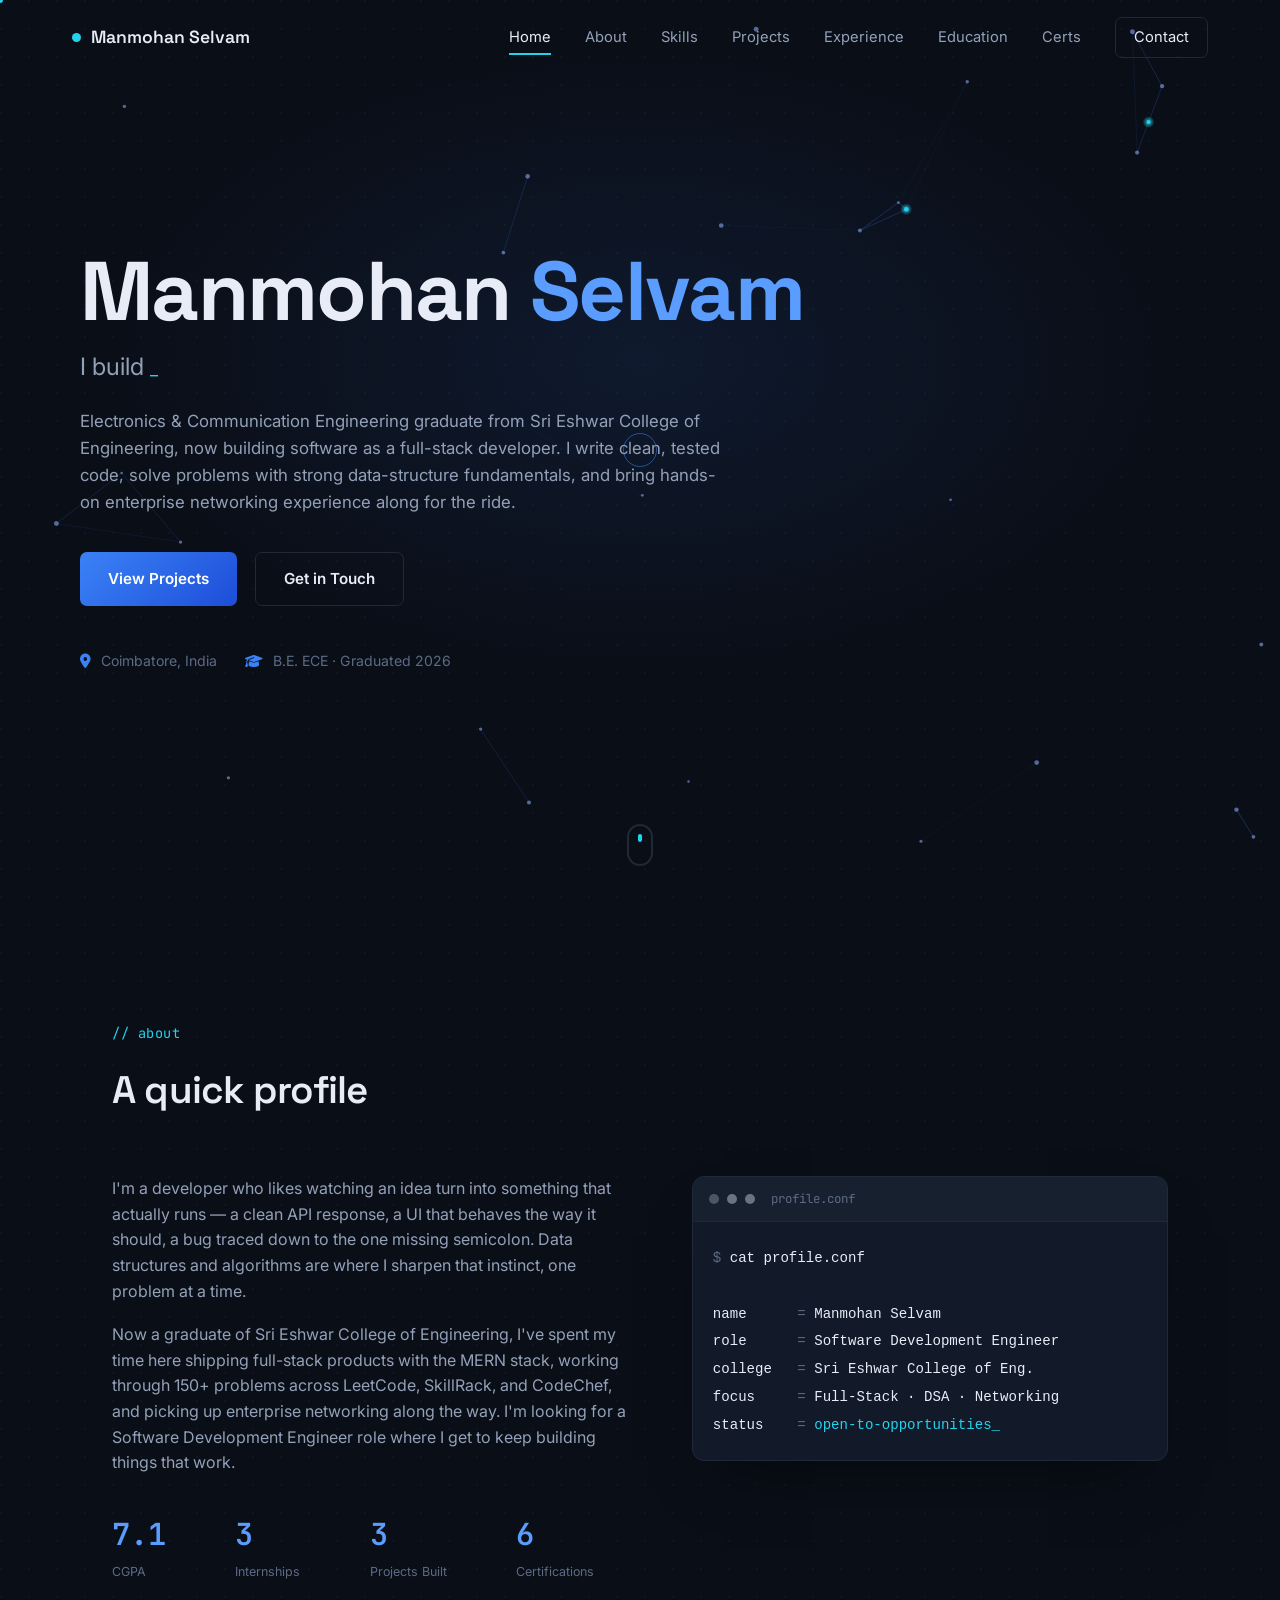
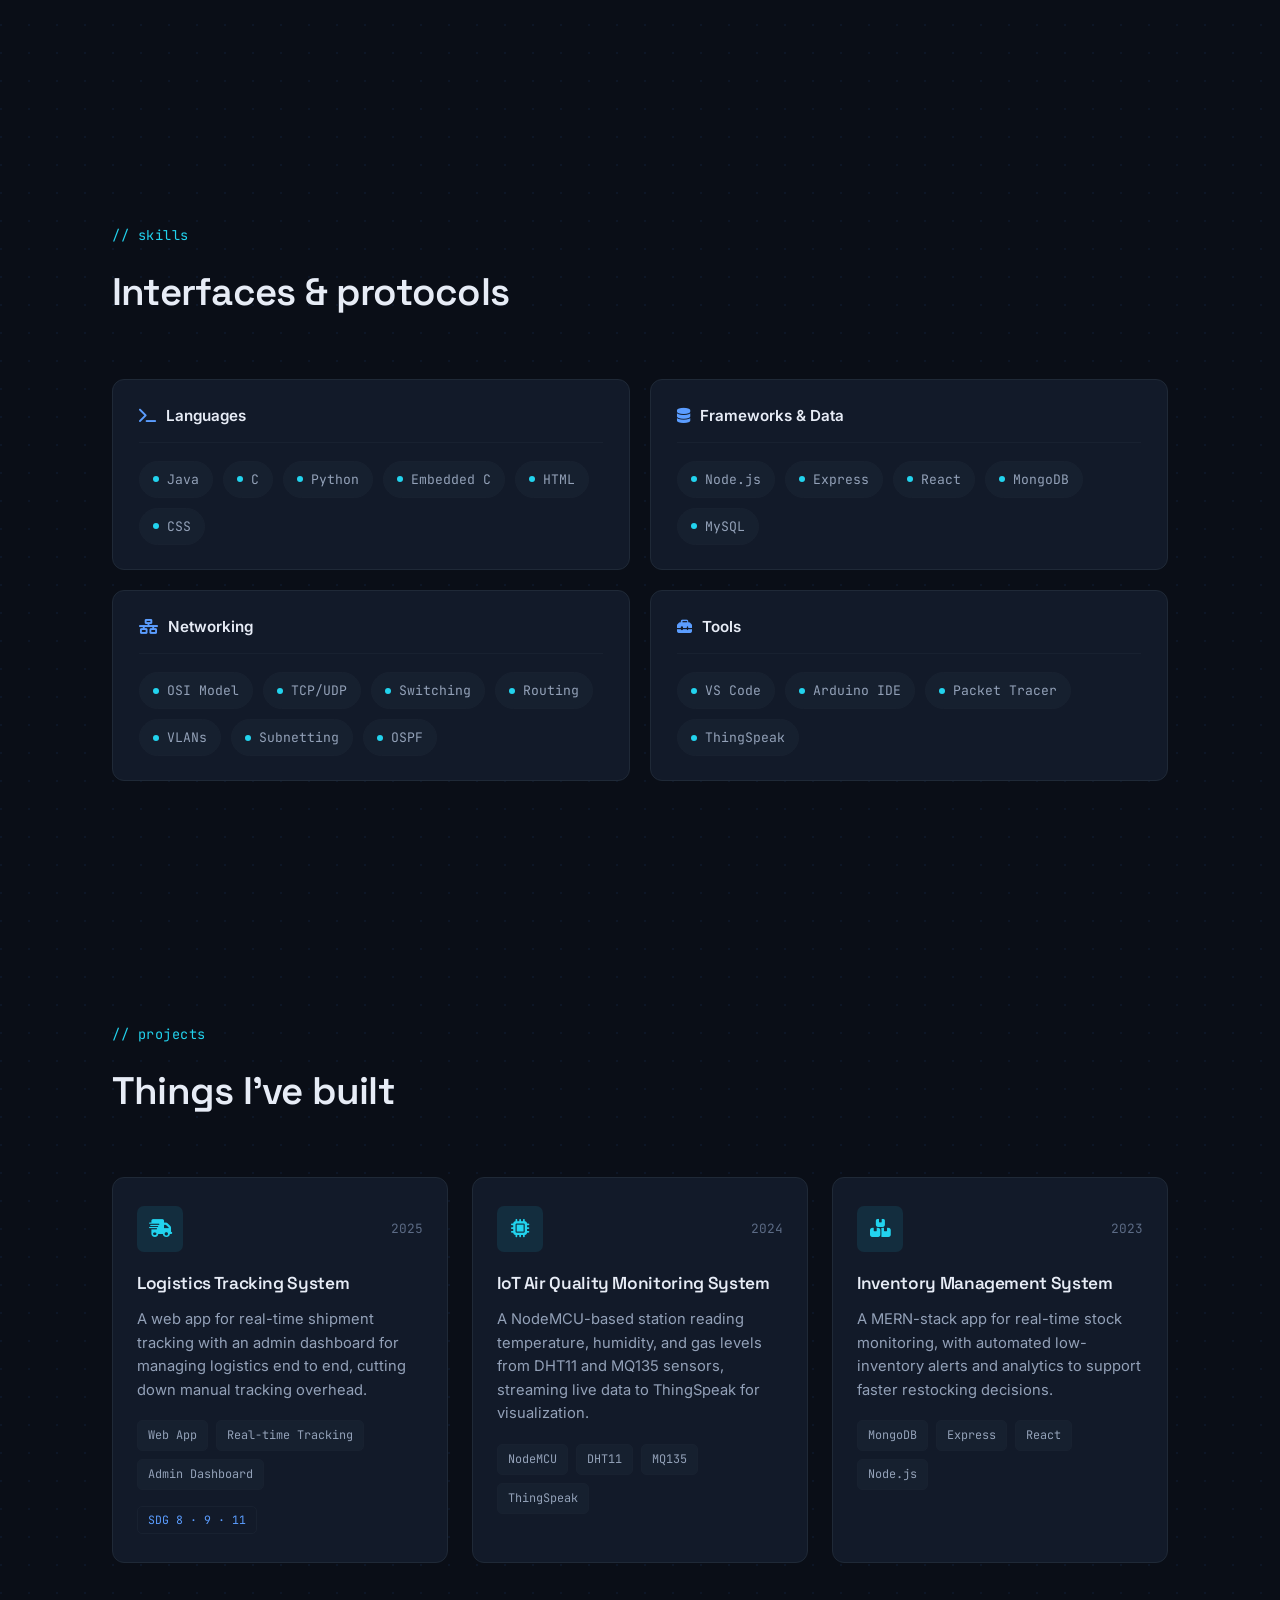
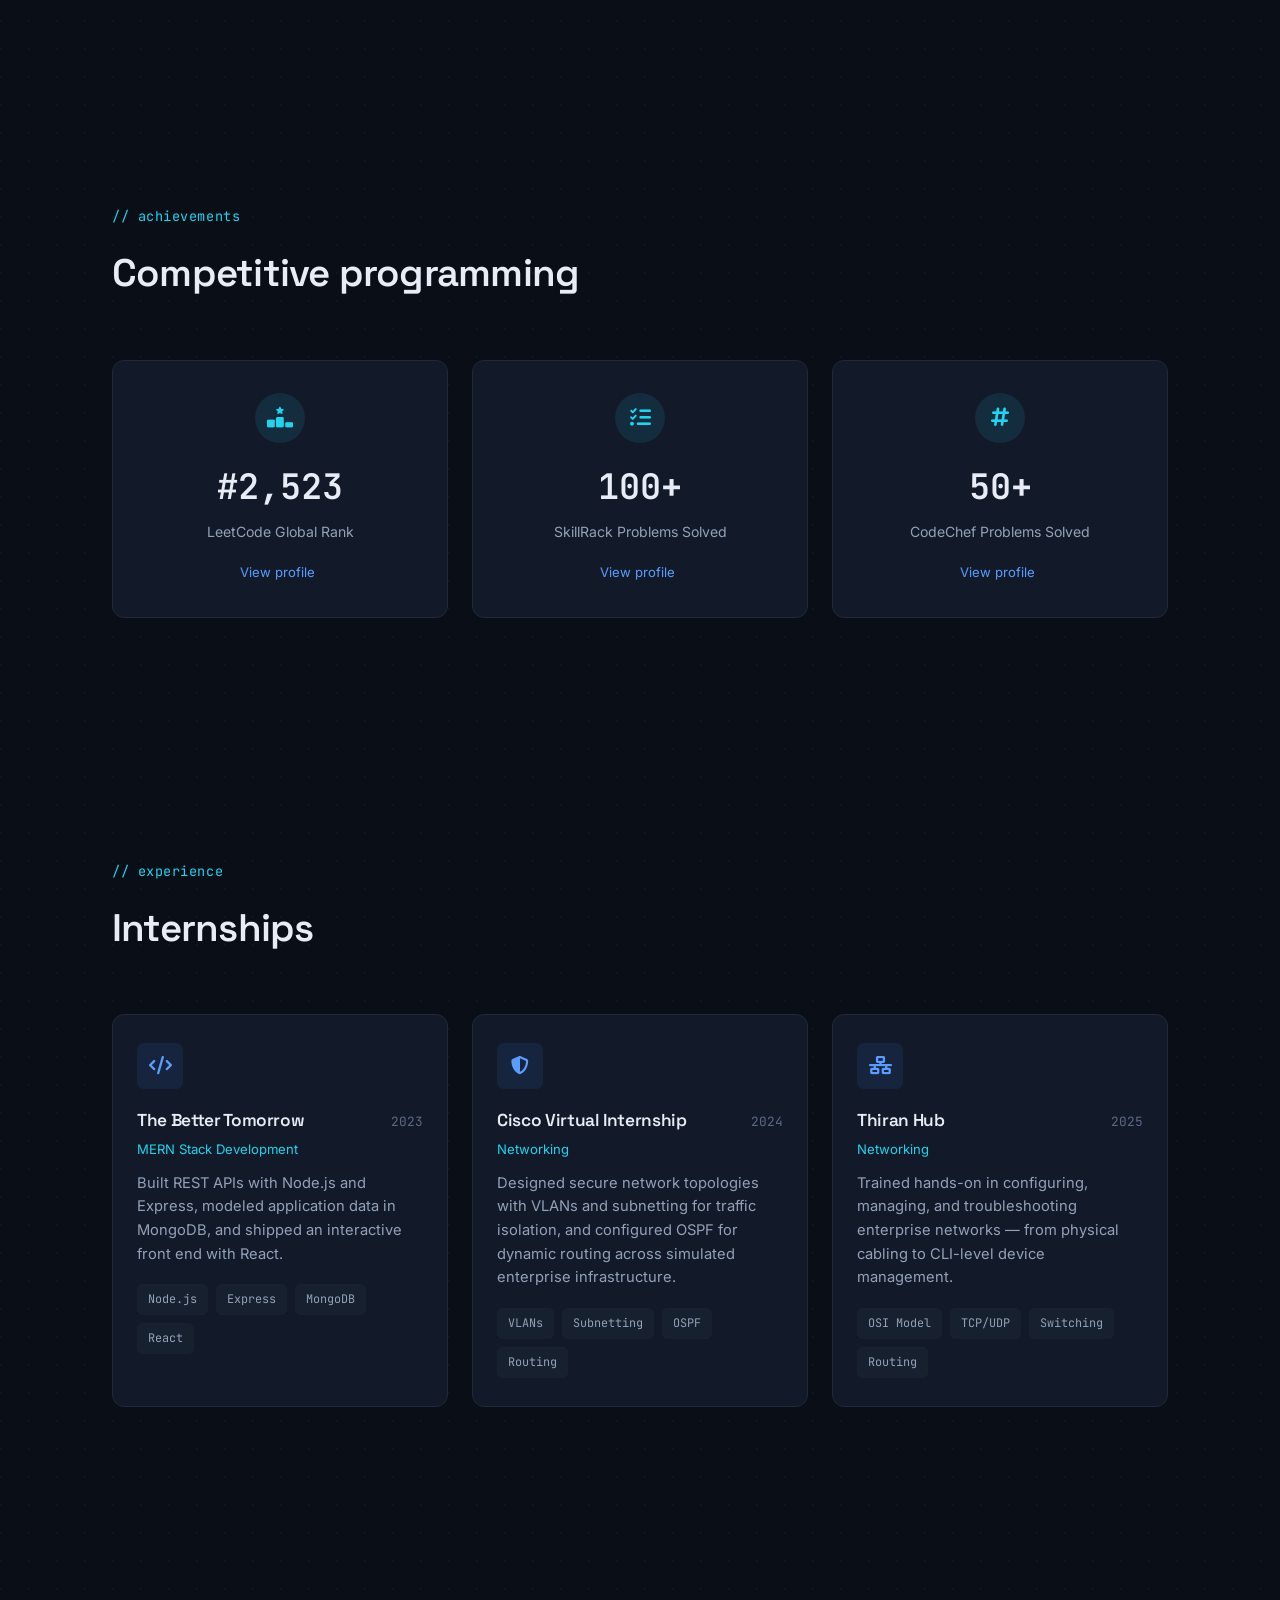
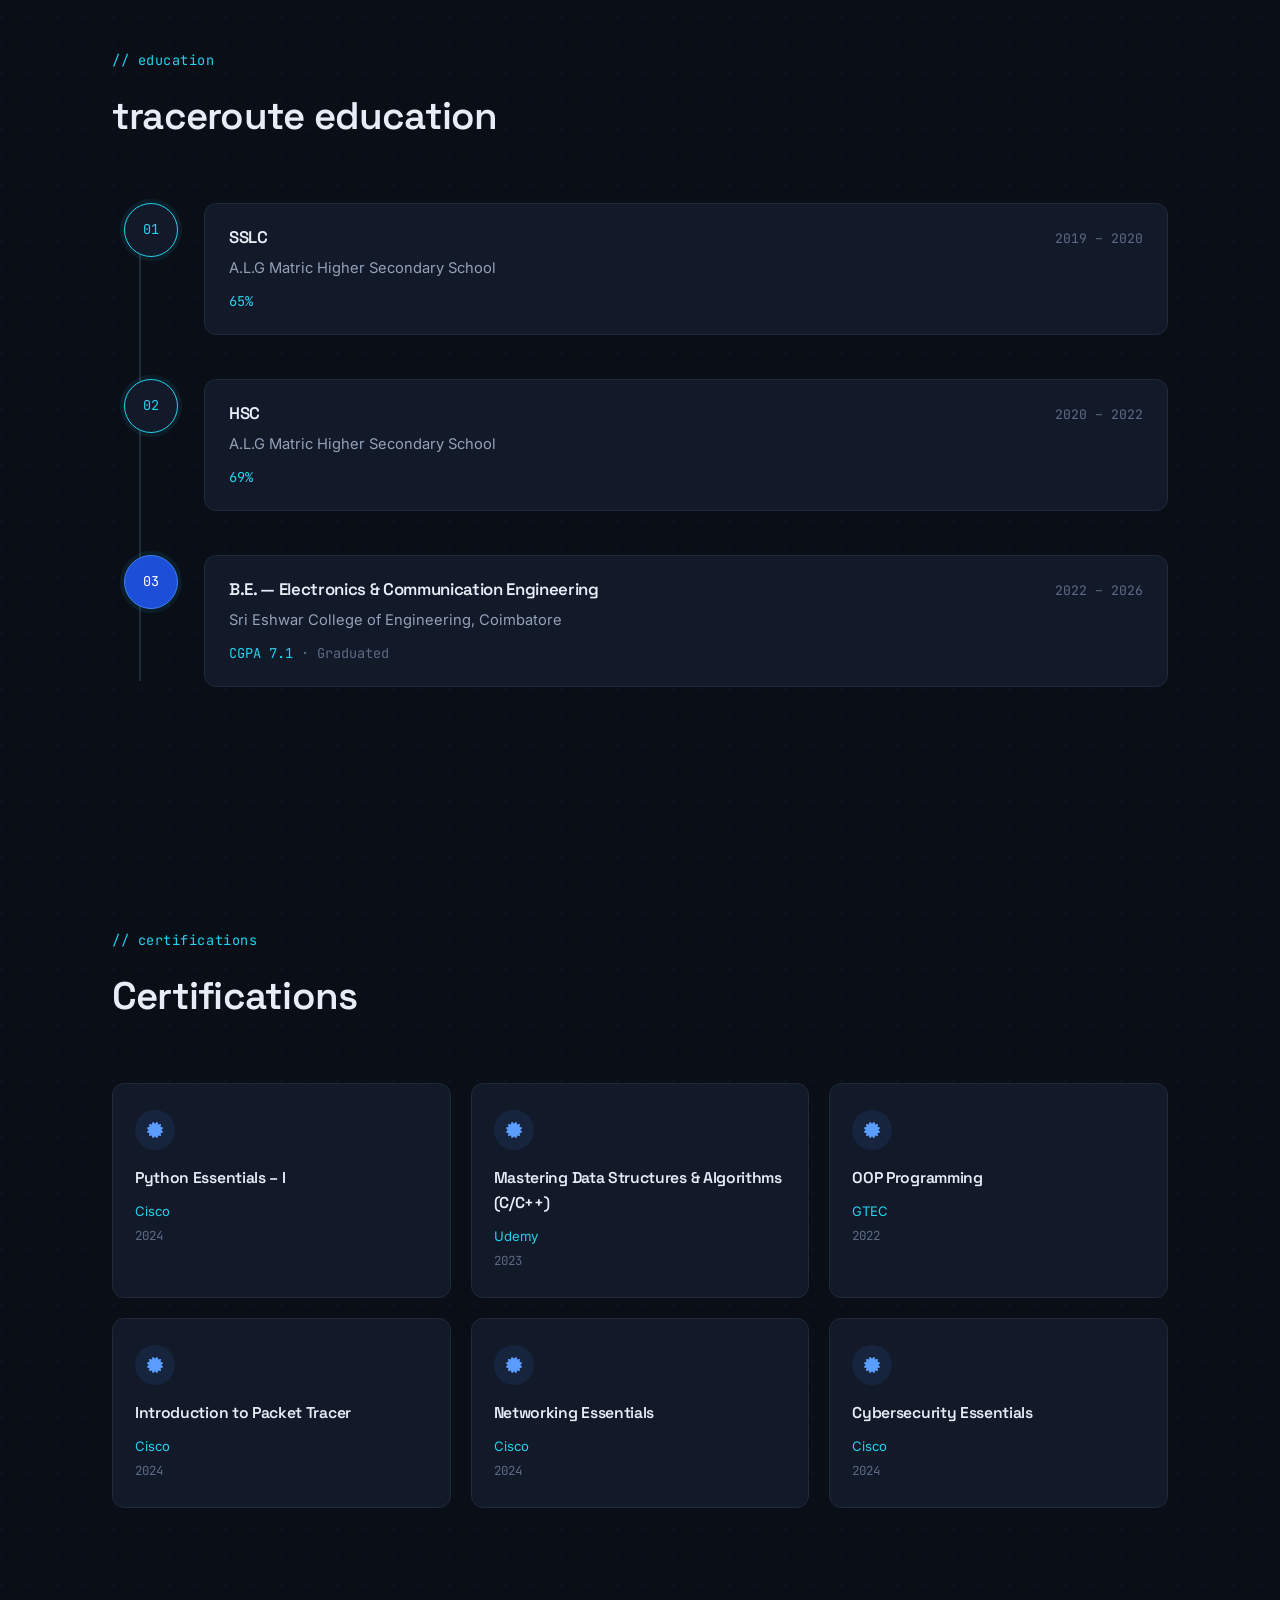
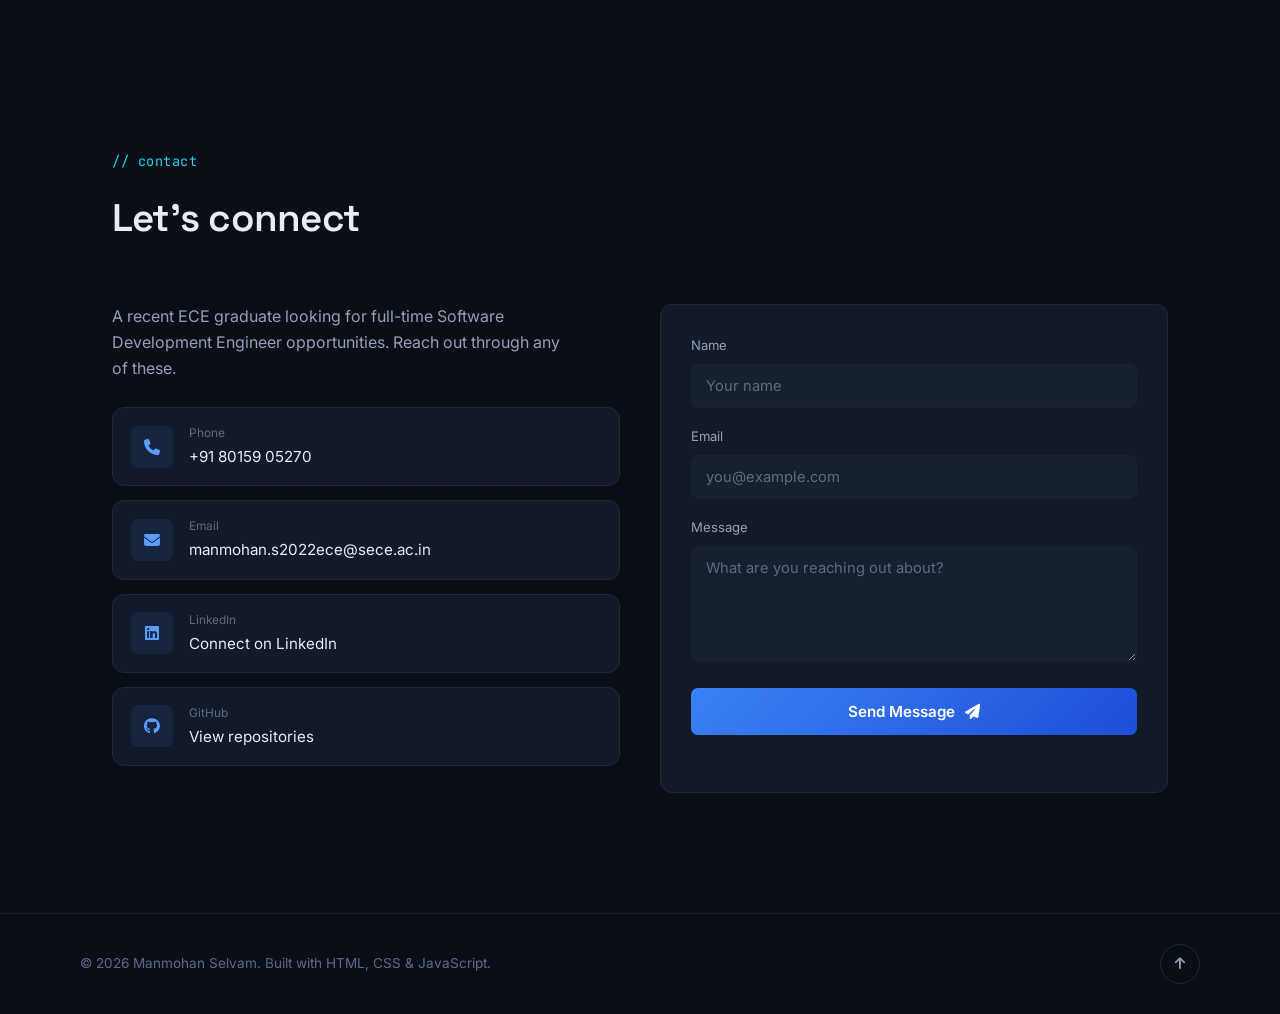
==== commit e42ec59b: "i remove the root line" ====
--- a/index.html
+++ b/index.html
@@ -39,7 +39,6 @@
   <section id="home" class="hero">
     <canvas id="hero-canvas"></canvas>
     <div class="hero-content">
-      <p class="eyebrow mono"><span id="typed-whoami"></span><span class="cursor">_</span></p>
       <h1 class="hero-name">Manmohan <span class="accent">Selvam</span></h1>
       <p class="hero-role">I build <span class="role-typed mono" id="typed-role"></span><span class="cursor cursor-role">_</span></p>
       <p class="hero-desc">Electronics &amp; Communication Engineering graduate from Sri Eshwar College of Engineering, now building software as a full-stack developer. I write clean, tested code, solve problems with strong data-structure fundamentals, and bring hands-on enterprise networking experience along for the ride.</p>
